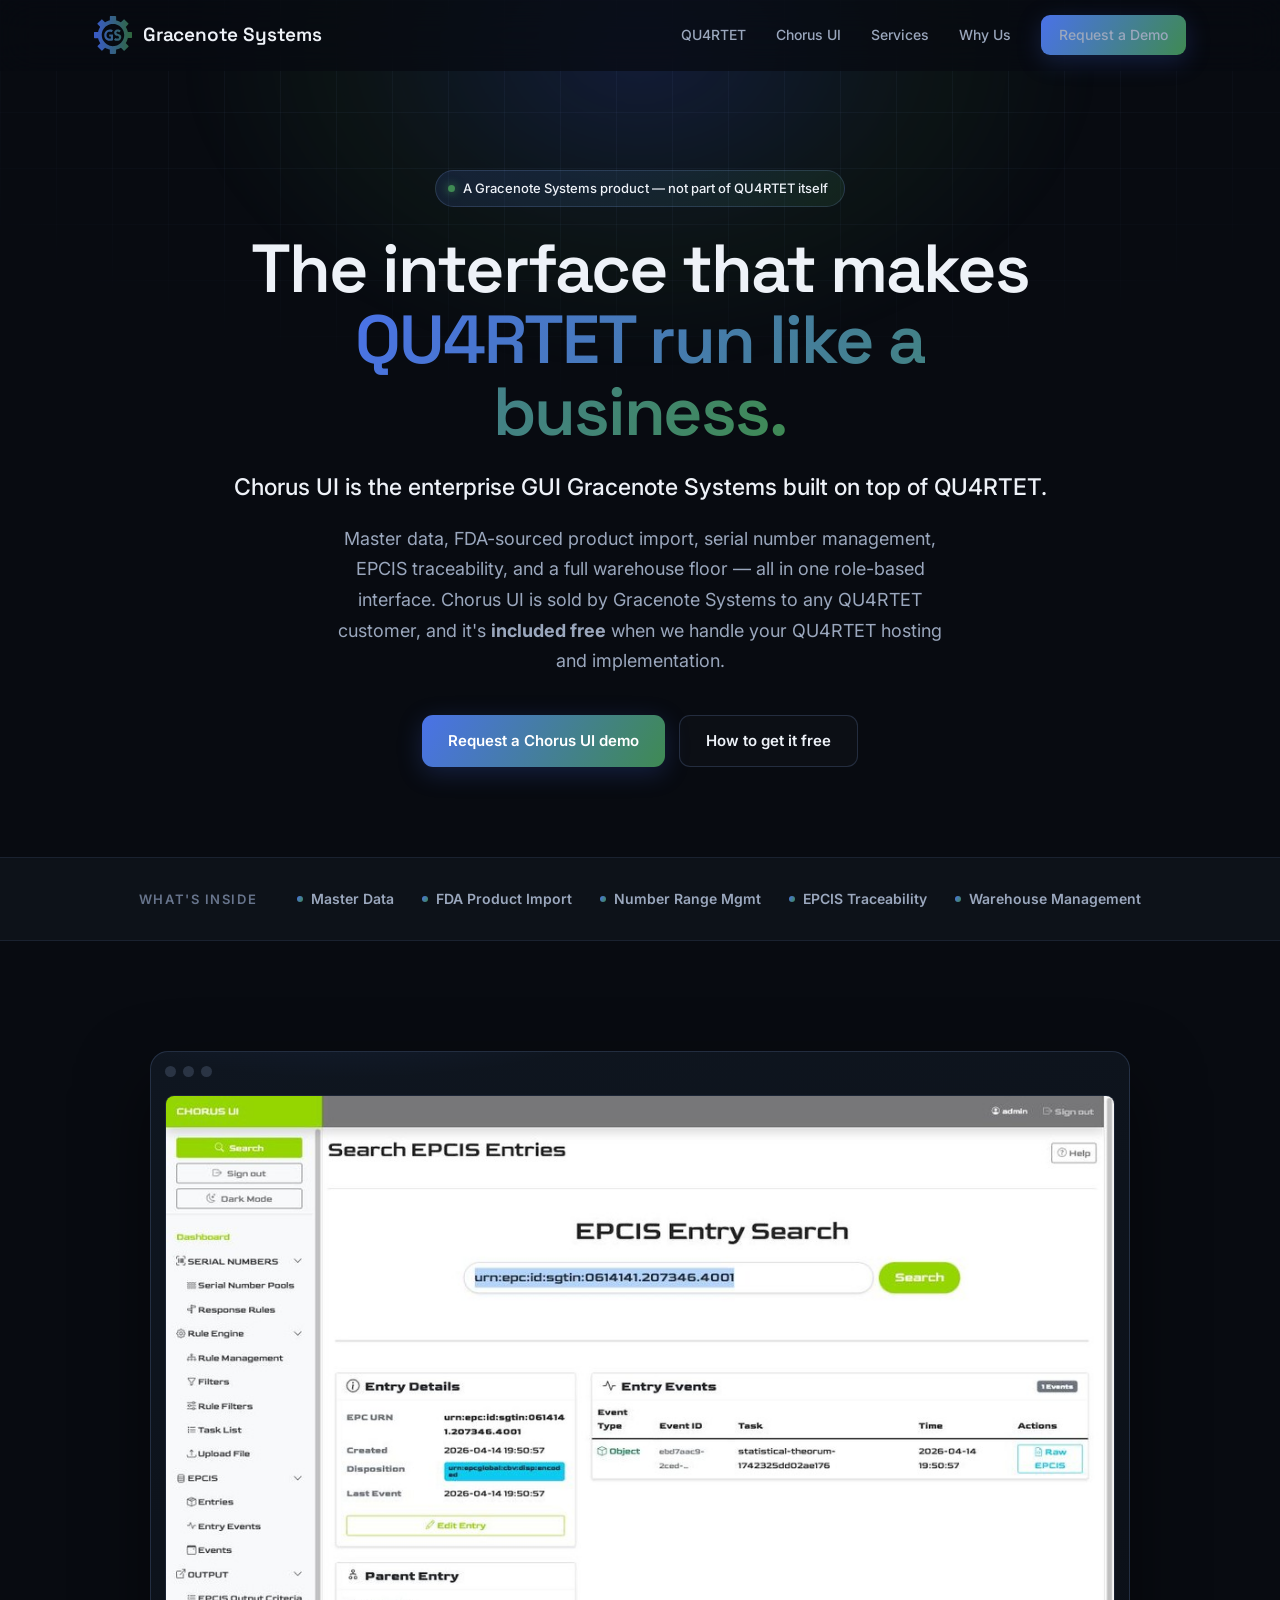
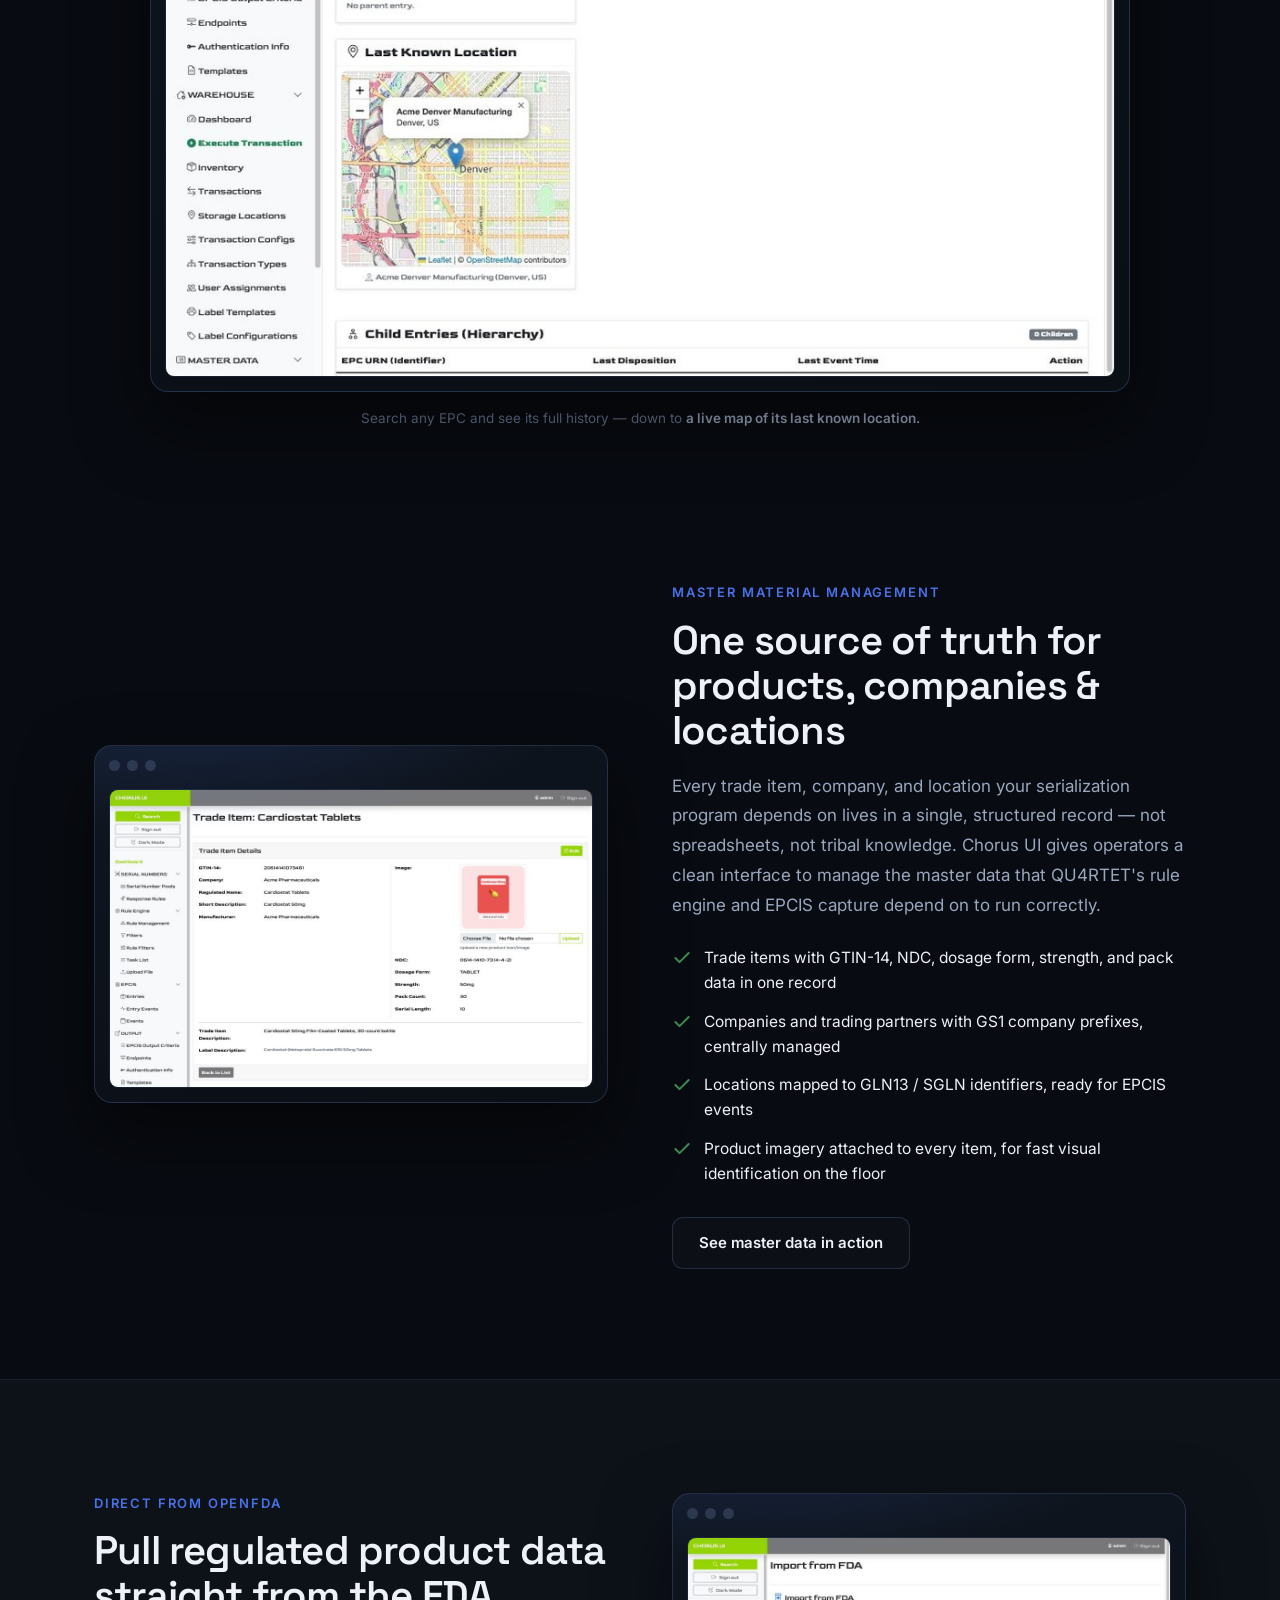
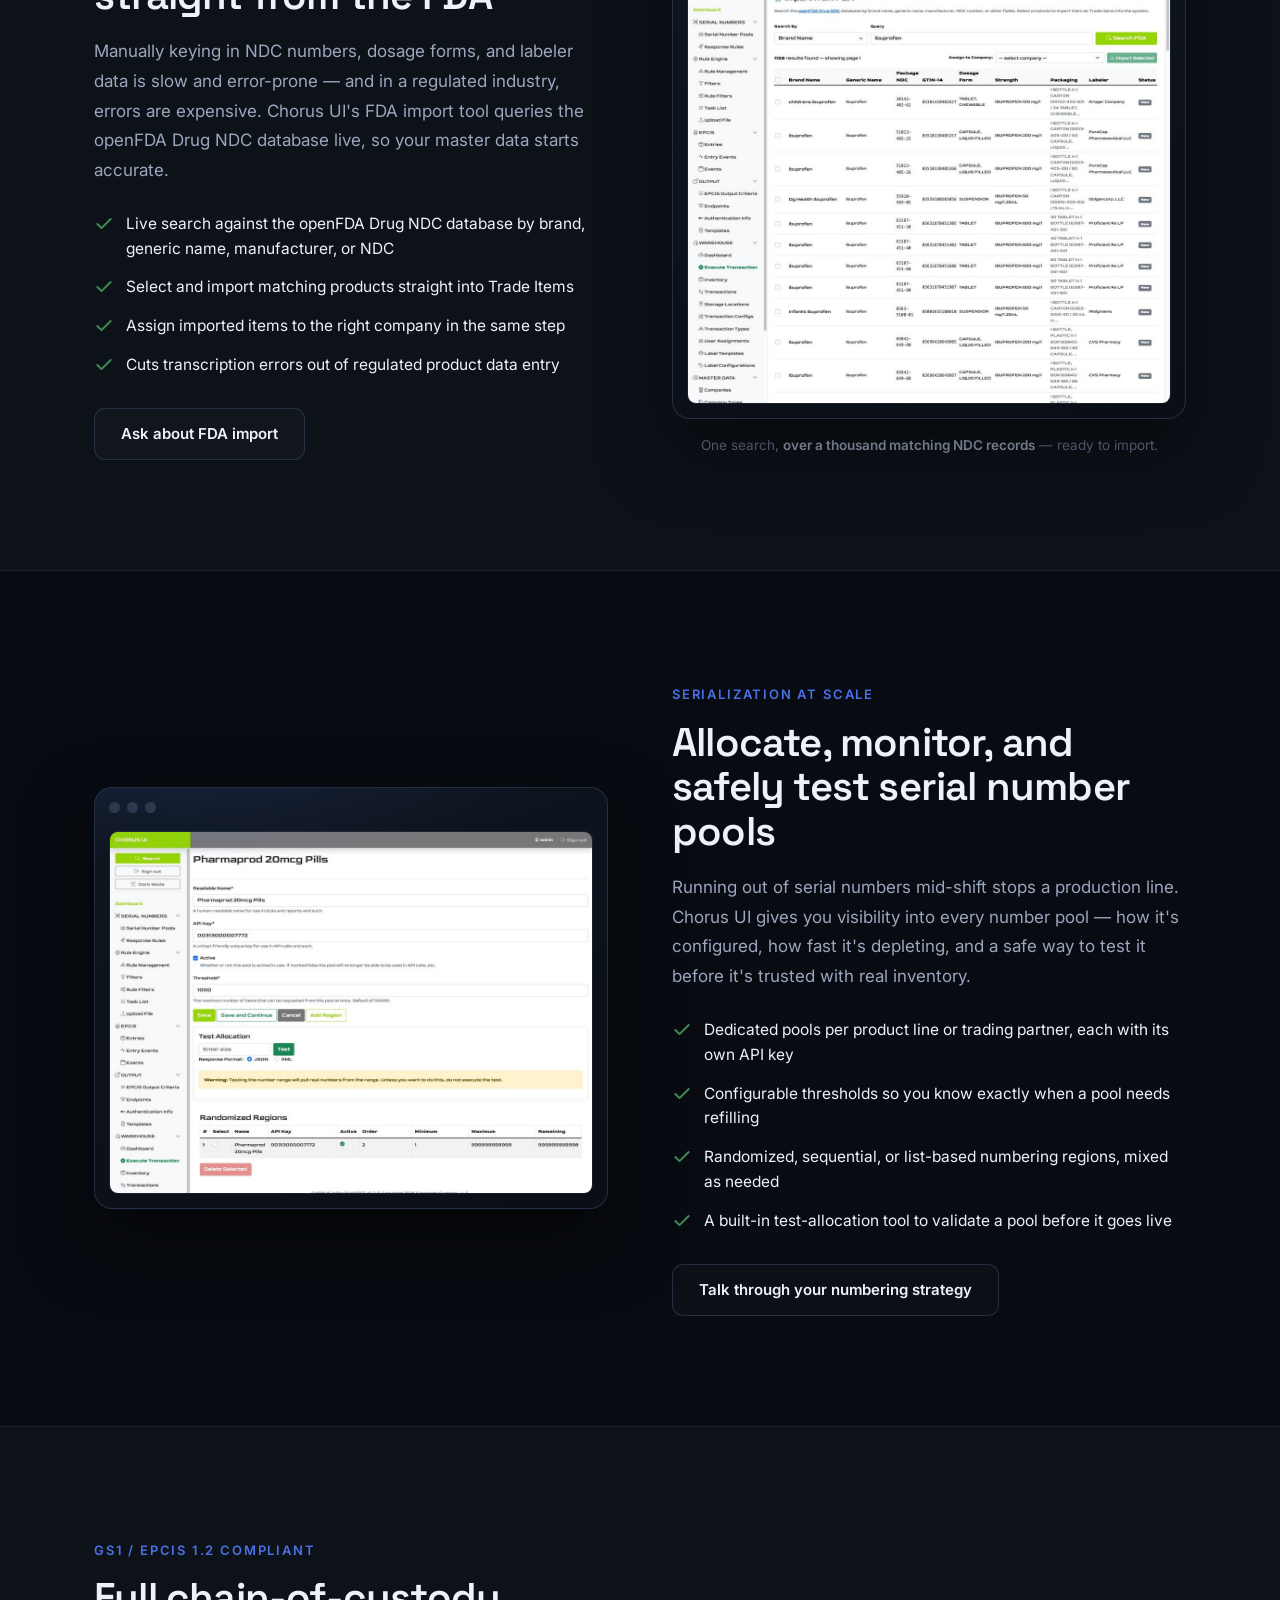
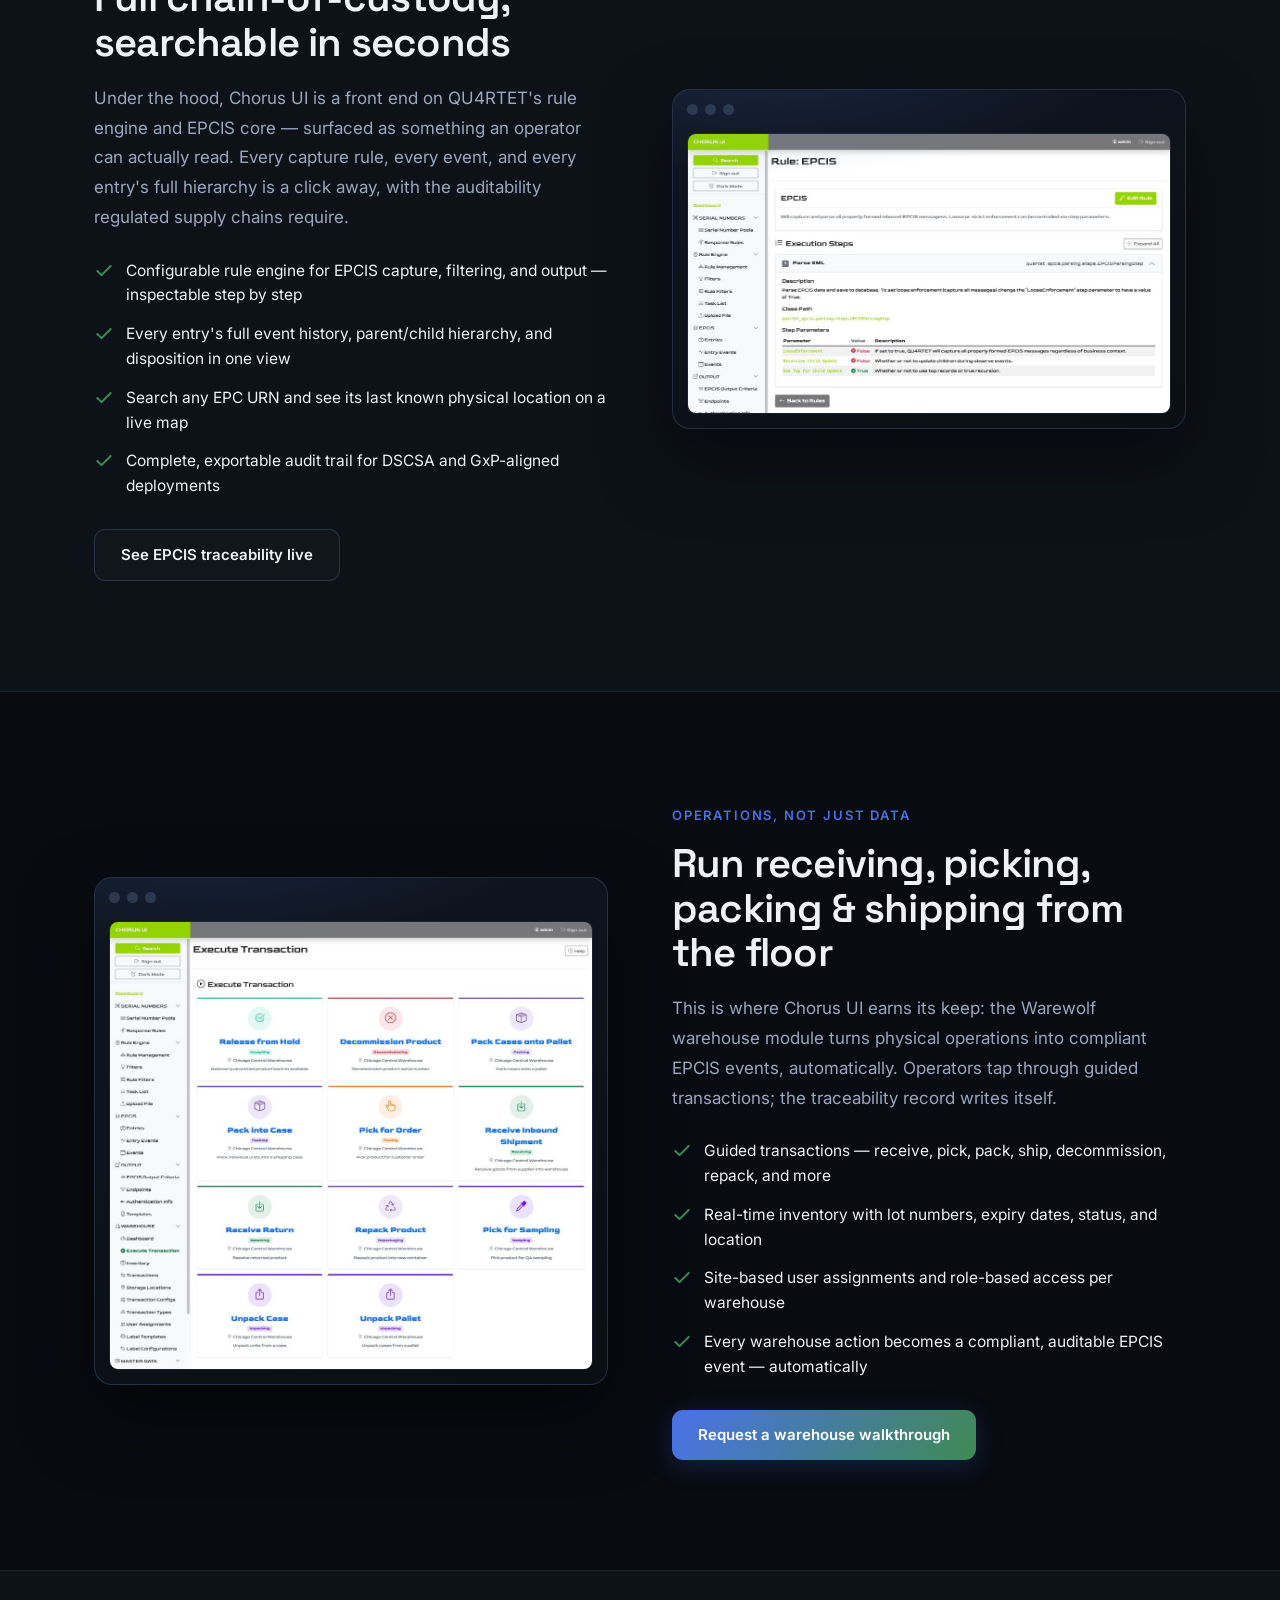
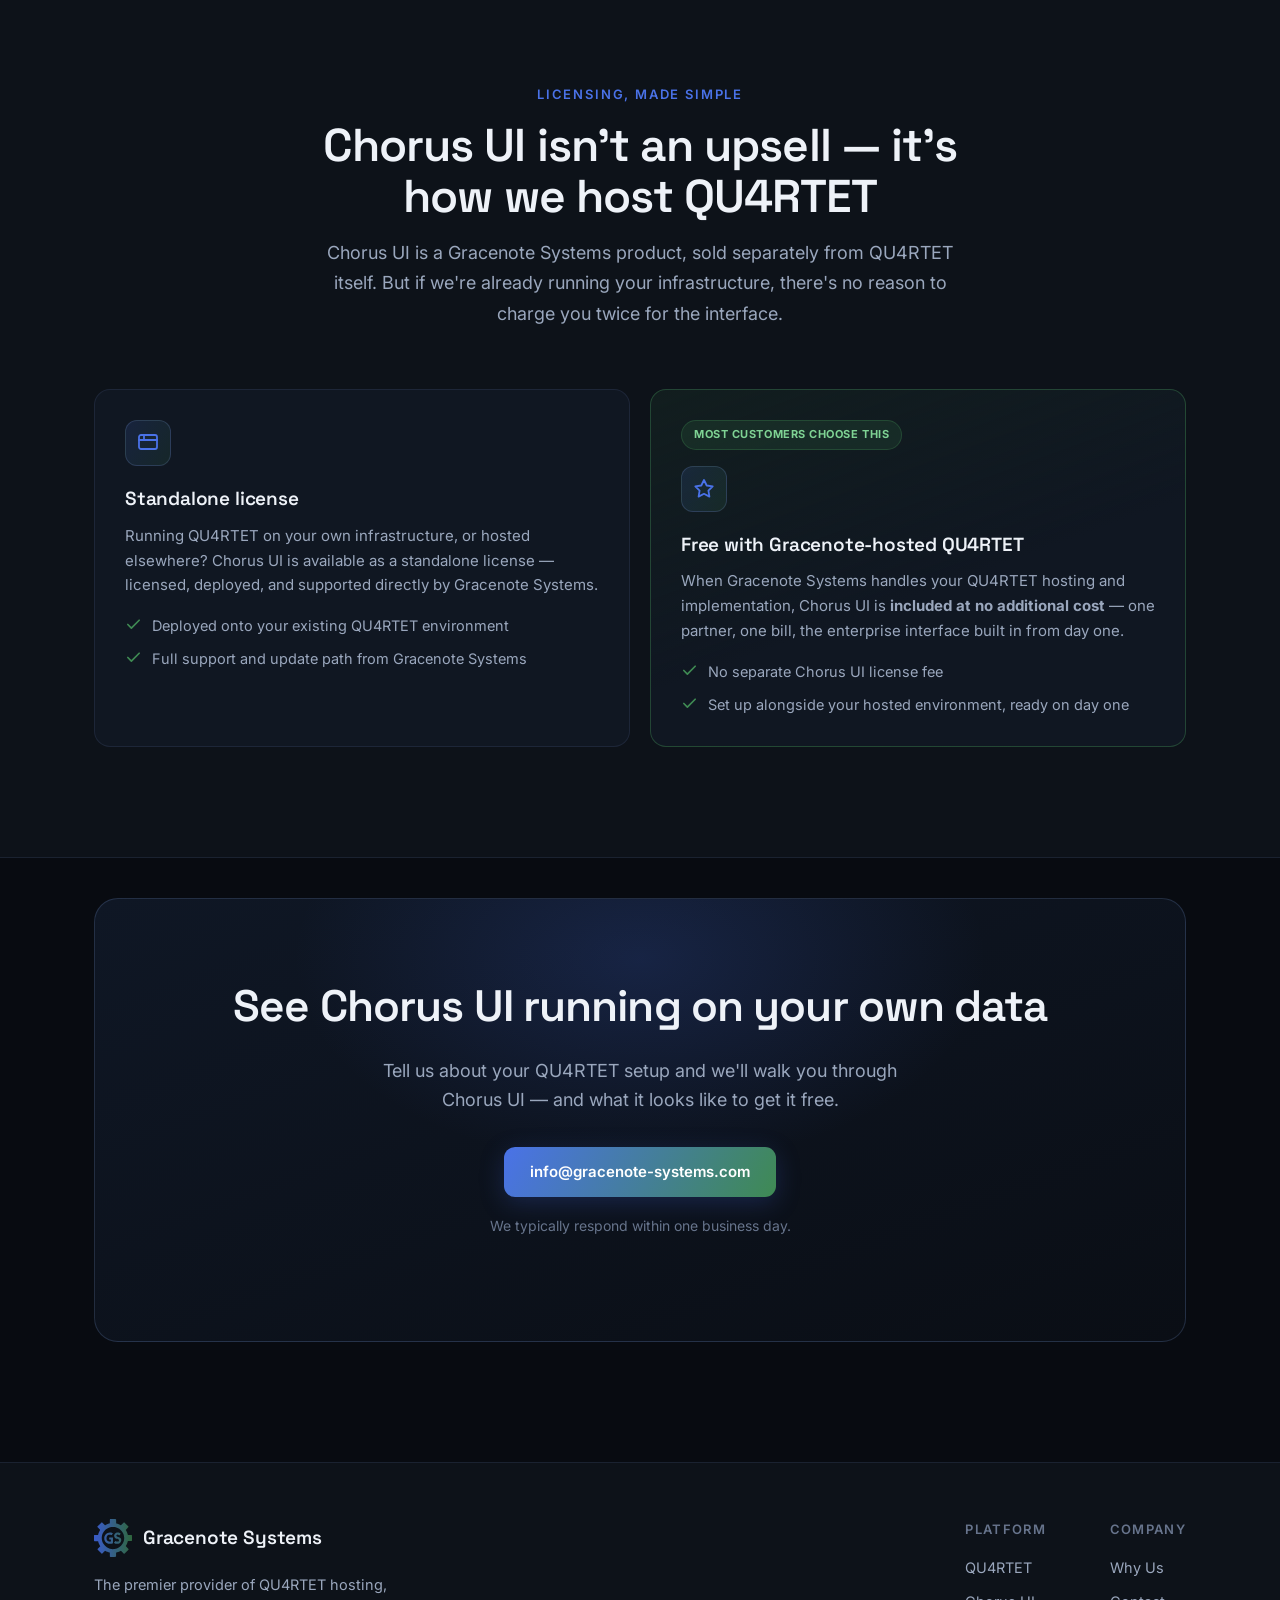
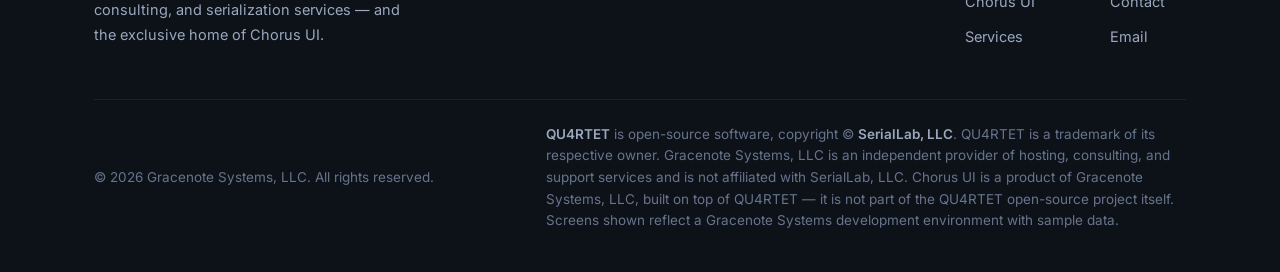
==== chorus-ui.html @ 27615572 "Replace site with new Gracenote Systems marketing site (QU4RTET services + Chorus UI page)" ====
<!DOCTYPE html>
<html lang="en">

<head>
    <meta charset="UTF-8">
    <meta name="viewport" content="width=device-width, initial-scale=1.0">
    <title>Chorus UI — The Enterprise Interface for QU4RTET | Gracenote Systems</title>
    <meta name="description"
        content="Chorus UI is Gracenote Systems' enterprise interface for QU4RTET — master data, FDA-integrated product import, serial number management, EPCIS traceability, and full warehouse management. Free with Gracenote-hosted QU4RTET.">
    <meta property="og:title" content="Chorus UI — The Enterprise Interface for QU4RTET">
    <meta property="og:description"
        content="A Gracenote Systems product: master data, FDA product import, serial number pools, EPCIS traceability, and warehouse management on top of QU4RTET. Included free with Gracenote-hosted QU4RTET.">
    <meta property="og:type" content="website">
    <link rel="icon" type="image/png" href="images/gs-mark.png">
    <link rel="apple-touch-icon" href="images/gs-mark.png">
    <link rel="preconnect" href="https://fonts.googleapis.com">
    <link rel="preconnect" href="https://fonts.gstatic.com" crossorigin>
    <link href="https://fonts.googleapis.com/css2?family=Inter:wght@400;500;600;700&family=Space+Grotesk:wght@400;500;600;700&display=swap"
        rel="stylesheet">
    <link rel="stylesheet" href="css/style.css">
</head>

<body>

    <!-- ── Nav ─────────────────────────────── -->
    <nav class="nav" id="nav">
        <div class="nav-inner">
            <a href="index.html" class="logo">
                <img src="images/gs-mark.svg" alt="Gracenote Systems" class="logo-icon-img">
                <span class="logo-text">Gracenote&nbsp;Systems</span>
            </a>
            <div class="nav-links" id="navLinks">
                <a href="index.html#qu4rtet">QU4RTET</a>
                <a href="chorus-ui.html">Chorus&nbsp;UI</a>
                <a href="index.html#services">Services</a>
                <a href="index.html#why">Why Us</a>
                <a href="#contact" class="btn btn-primary btn-small">Request a Demo</a>
            </div>
            <button class="nav-toggle" id="navToggle" aria-label="Menu">
                <svg width="26" height="26" viewBox="0 0 24 24" fill="none" stroke="currentColor" stroke-width="2"><line x1="4" y1="7" x2="20" y2="7"/><line x1="4" y1="12" x2="20" y2="12"/><line x1="4" y1="17" x2="20" y2="17"/></svg>
            </button>
        </div>
    </nav>

    <!-- ── Hero ────────────────────────────── -->
    <header class="hero" id="top">
        <div class="hero-grid"></div>
        <div class="hero-glow"></div>
        <div class="container">
            <div class="hero-inner">
                <span class="hero-badge"><span class="dot"></span> A Gracenote Systems product — not part of QU4RTET itself</span>
                <h1>The interface that makes<br><span class="grad-text">QU4RTET run like a business.</span></h1>
                <p class="hero-tagline">Chorus&nbsp;UI is the enterprise GUI Gracenote Systems built on top of QU4RTET.</p>
                <p class="hero-sub">
                    Master data, FDA-sourced product import, serial number management, EPCIS traceability, and a
                    full warehouse floor — all in one role-based interface. Chorus&nbsp;UI is sold by Gracenote
                    Systems to any QU4RTET customer, and it's <strong>included free</strong> when we handle your
                    QU4RTET hosting and implementation.
                </p>
                <div class="hero-cta">
                    <a href="#contact" class="btn btn-primary">Request a Chorus UI demo</a>
                    <a href="#included" class="btn btn-ghost">How to get it free</a>
                </div>
            </div>
        </div>
    </header>

    <!-- ── Trust strip ─────────────────────── -->
    <div class="trust">
        <div class="container trust-inner">
            <span class="trust-label">What's inside</span>
            <div class="trust-tags">
                <span>Master Data</span>
                <span>FDA Product Import</span>
                <span>Number Range Mgmt</span>
                <span>EPCIS Traceability</span>
                <span>Warehouse Management</span>
            </div>
        </div>
    </div>

    <!-- ── Hero screenshot ─────────────────── -->
    <section class="section-pad" style="padding-bottom: 40px;">
        <div class="container">
            <div class="reveal">
                <div class="media-card has-shot" style="max-width: 980px; margin: 0 auto;">
                    <div class="mc-bar"><i></i><i></i><i></i></div>
                    <img src="images/chorus/epcis-search-map.jpg" alt="Chorus UI EPCIS entry search showing full event history and a live map of the item's last known location" class="shot-img">
                </div>
                <p class="shot-caption">Search any EPC and see its full history — down to <b>a live map of its last known location.</b></p>
            </div>
        </div>
    </section>

    <!-- ── Master Data ─────────────────────── -->
    <section class="section-pad" id="master-data">
        <div class="container">
            <div class="split reverse reveal">
                <div class="split-copy">
                    <span class="eyebrow">Master Material Management</span>
                    <h2>One source of truth for products, companies &amp; locations</h2>
                    <p>
                        Every trade item, company, and location your serialization program depends on lives in a
                        single, structured record — not spreadsheets, not tribal knowledge. Chorus&nbsp;UI gives
                        operators a clean interface to manage the master data that QU4RTET's rule engine and EPCIS
                        capture depend on to run correctly.
                    </p>
                    <ul class="check-list">
                        <li><svg viewBox="0 0 24 24" fill="none" stroke="currentColor" stroke-width="2.4" stroke-linecap="round" stroke-linejoin="round"><polyline points="20 6 9 17 4 12"/></svg> Trade items with GTIN-14, NDC, dosage form, strength, and pack data in one record</li>
                        <li><svg viewBox="0 0 24 24" fill="none" stroke="currentColor" stroke-width="2.4" stroke-linecap="round" stroke-linejoin="round"><polyline points="20 6 9 17 4 12"/></svg> Companies and trading partners with GS1 company prefixes, centrally managed</li>
                        <li><svg viewBox="0 0 24 24" fill="none" stroke="currentColor" stroke-width="2.4" stroke-linecap="round" stroke-linejoin="round"><polyline points="20 6 9 17 4 12"/></svg> Locations mapped to GLN13 / SGLN identifiers, ready for EPCIS events</li>
                        <li><svg viewBox="0 0 24 24" fill="none" stroke="currentColor" stroke-width="2.4" stroke-linecap="round" stroke-linejoin="round"><polyline points="20 6 9 17 4 12"/></svg> Product imagery attached to every item, for fast visual identification on the floor</li>
                    </ul>
                    <a href="#contact" class="btn btn-ghost">See master data in action</a>
                </div>
                <div class="split-media">
                    <div class="media-card has-shot">
                        <div class="mc-bar"><i></i><i></i><i></i></div>
                        <img src="images/chorus/masterdata-tradeitem.jpg" alt="Chorus UI trade item detail page showing GTIN-14, NDC, company, and a generated product image" class="shot-img">
                    </div>
                </div>
            </div>
        </div>
    </section>

    <!-- ── FDA Integration ─────────────────── -->
    <section class="section-pad services" id="fda">
        <div class="container">
            <div class="split reveal">
                <div class="split-copy">
                    <span class="eyebrow">Direct From openFDA</span>
                    <h2>Pull regulated product data straight from the FDA</h2>
                    <p>
                        Manually keying in NDC numbers, dosage forms, and labeler data is slow and error-prone —
                        and in a regulated industry, errors are expensive. Chorus&nbsp;UI's FDA import tool queries
                        the openFDA Drug NDC database live, so your master data starts accurate.
                    </p>
                    <ul class="check-list">
                        <li><svg viewBox="0 0 24 24" fill="none" stroke="currentColor" stroke-width="2.4" stroke-linecap="round" stroke-linejoin="round"><polyline points="20 6 9 17 4 12"/></svg> Live search against the openFDA Drug NDC database by brand, generic name, manufacturer, or NDC</li>
                        <li><svg viewBox="0 0 24 24" fill="none" stroke="currentColor" stroke-width="2.4" stroke-linecap="round" stroke-linejoin="round"><polyline points="20 6 9 17 4 12"/></svg> Select and import matching products straight into Trade Items</li>
                        <li><svg viewBox="0 0 24 24" fill="none" stroke="currentColor" stroke-width="2.4" stroke-linecap="round" stroke-linejoin="round"><polyline points="20 6 9 17 4 12"/></svg> Assign imported items to the right company in the same step</li>
                        <li><svg viewBox="0 0 24 24" fill="none" stroke="currentColor" stroke-width="2.4" stroke-linecap="round" stroke-linejoin="round"><polyline points="20 6 9 17 4 12"/></svg> Cuts transcription errors out of regulated product data entry</li>
                    </ul>
                    <a href="#contact" class="btn btn-ghost">Ask about FDA import</a>
                </div>
                <div class="split-media">
                    <div class="media-card has-shot">
                        <div class="mc-bar"><i></i><i></i><i></i></div>
                        <img src="images/chorus/fda-import-results.jpg" alt="Chorus UI FDA import screen showing over 1,100 live results from a search of the openFDA Drug NDC database" class="shot-img">
                    </div>
                    <p class="shot-caption">One search, <b>over a thousand matching NDC records</b> — ready to import.</p>
                </div>
            </div>
        </div>
    </section>

    <!-- ── Number Range Management ─────────── -->
    <section class="section-pad" id="numbers">
        <div class="container">
            <div class="split reverse reveal">
                <div class="split-copy">
                    <span class="eyebrow">Serialization At Scale</span>
                    <h2>Allocate, monitor, and safely test serial number pools</h2>
                    <p>
                        Running out of serial numbers mid-shift stops a production line. Chorus&nbsp;UI gives you
                        visibility into every number pool — how it's configured, how fast it's depleting, and a
                        safe way to test it before it's trusted with real inventory.
                    </p>
                    <ul class="check-list">
                        <li><svg viewBox="0 0 24 24" fill="none" stroke="currentColor" stroke-width="2.4" stroke-linecap="round" stroke-linejoin="round"><polyline points="20 6 9 17 4 12"/></svg> Dedicated pools per product line or trading partner, each with its own API key</li>
                        <li><svg viewBox="0 0 24 24" fill="none" stroke="currentColor" stroke-width="2.4" stroke-linecap="round" stroke-linejoin="round"><polyline points="20 6 9 17 4 12"/></svg> Configurable thresholds so you know exactly when a pool needs refilling</li>
                        <li><svg viewBox="0 0 24 24" fill="none" stroke="currentColor" stroke-width="2.4" stroke-linecap="round" stroke-linejoin="round"><polyline points="20 6 9 17 4 12"/></svg> Randomized, sequential, or list-based numbering regions, mixed as needed</li>
                        <li><svg viewBox="0 0 24 24" fill="none" stroke="currentColor" stroke-width="2.4" stroke-linecap="round" stroke-linejoin="round"><polyline points="20 6 9 17 4 12"/></svg> A built-in test-allocation tool to validate a pool before it goes live</li>
                    </ul>
                    <a href="#contact" class="btn btn-ghost">Talk through your numbering strategy</a>
                </div>
                <div class="split-media">
                    <div class="media-card has-shot">
                        <div class="mc-bar"><i></i><i></i><i></i></div>
                        <img src="images/chorus/numberrange-pool.jpg" alt="Chorus UI serial number pool detail with threshold, active regions table, and a built-in test allocation tool" class="shot-img">
                    </div>
                </div>
            </div>
        </div>
    </section>

    <!-- ── EPCIS ────────────────────────────── -->
    <section class="section-pad services" id="epcis-features">
        <div class="container">
            <div class="split reveal">
                <div class="split-copy">
                    <span class="eyebrow">GS1 / EPCIS 1.2 Compliant</span>
                    <h2>Full chain-of-custody, searchable in seconds</h2>
                    <p>
                        Under the hood, Chorus&nbsp;UI is a front end on QU4RTET's rule engine and EPCIS core —
                        surfaced as something an operator can actually read. Every capture rule, every event, and
                        every entry's full hierarchy is a click away, with the auditability regulated supply
                        chains require.
                    </p>
                    <ul class="check-list">
                        <li><svg viewBox="0 0 24 24" fill="none" stroke="currentColor" stroke-width="2.4" stroke-linecap="round" stroke-linejoin="round"><polyline points="20 6 9 17 4 12"/></svg> Configurable rule engine for EPCIS capture, filtering, and output — inspectable step by step</li>
                        <li><svg viewBox="0 0 24 24" fill="none" stroke="currentColor" stroke-width="2.4" stroke-linecap="round" stroke-linejoin="round"><polyline points="20 6 9 17 4 12"/></svg> Every entry's full event history, parent/child hierarchy, and disposition in one view</li>
                        <li><svg viewBox="0 0 24 24" fill="none" stroke="currentColor" stroke-width="2.4" stroke-linecap="round" stroke-linejoin="round"><polyline points="20 6 9 17 4 12"/></svg> Search any EPC URN and see its last known physical location on a live map</li>
                        <li><svg viewBox="0 0 24 24" fill="none" stroke="currentColor" stroke-width="2.4" stroke-linecap="round" stroke-linejoin="round"><polyline points="20 6 9 17 4 12"/></svg> Complete, exportable audit trail for DSCSA and GxP-aligned deployments</li>
                    </ul>
                    <a href="#contact" class="btn btn-ghost">See EPCIS traceability live</a>
                </div>
                <div class="split-media">
                    <div class="media-card has-shot">
                        <div class="mc-bar"><i></i><i></i><i></i></div>
                        <img src="images/chorus/epcis-rule-detail.jpg" alt="Chorus UI rule detail screen showing the EPCIS capture rule's execution steps and parameters" class="shot-img">
                    </div>
                </div>
            </div>
        </div>
    </section>

    <!-- ── Warehouse ────────────────────────── -->
    <section class="section-pad" id="warehouse-features">
        <div class="container">
            <div class="split reverse reveal">
                <div class="split-copy">
                    <span class="eyebrow">Operations, Not Just Data</span>
                    <h2>Run receiving, picking, packing &amp; shipping from the floor</h2>
                    <p>
                        This is where Chorus&nbsp;UI earns its keep: the Warewolf warehouse module turns physical
                        operations into compliant EPCIS events, automatically. Operators tap through guided
                        transactions; the traceability record writes itself.
                    </p>
                    <ul class="check-list">
                        <li><svg viewBox="0 0 24 24" fill="none" stroke="currentColor" stroke-width="2.4" stroke-linecap="round" stroke-linejoin="round"><polyline points="20 6 9 17 4 12"/></svg> Guided transactions — receive, pick, pack, ship, decommission, repack, and more</li>
                        <li><svg viewBox="0 0 24 24" fill="none" stroke="currentColor" stroke-width="2.4" stroke-linecap="round" stroke-linejoin="round"><polyline points="20 6 9 17 4 12"/></svg> Real-time inventory with lot numbers, expiry dates, status, and location</li>
                        <li><svg viewBox="0 0 24 24" fill="none" stroke="currentColor" stroke-width="2.4" stroke-linecap="round" stroke-linejoin="round"><polyline points="20 6 9 17 4 12"/></svg> Site-based user assignments and role-based access per warehouse</li>
                        <li><svg viewBox="0 0 24 24" fill="none" stroke="currentColor" stroke-width="2.4" stroke-linecap="round" stroke-linejoin="round"><polyline points="20 6 9 17 4 12"/></svg> Every warehouse action becomes a compliant, auditable EPCIS event — automatically</li>
                    </ul>
                    <a href="#contact" class="btn btn-primary">Request a warehouse walkthrough</a>
                </div>
                <div class="split-media">
                    <div class="media-card has-shot">
                        <div class="mc-bar"><i></i><i></i><i></i></div>
                        <img src="images/chorus/warehouse-execute.jpg" alt="Chorus UI warehouse execute-transaction screen with tiles for receiving, picking, packing, shipping, and more" class="shot-img">
                    </div>
                </div>
            </div>
        </div>
    </section>

    <!-- ── Included free ────────────────────── -->
    <section class="section-pad services" id="included">
        <div class="container">
            <div class="section-head reveal">
                <span class="eyebrow">Licensing, made simple</span>
                <h2>Chorus UI isn't an upsell — it's how we host QU4RTET</h2>
                <p>Chorus&nbsp;UI is a Gracenote Systems product, sold separately from QU4RTET itself. But if we're
                   already running your infrastructure, there's no reason to charge you twice for the interface.</p>
            </div>
            <div class="grid-2">
                <div class="card reveal">
                    <div class="card-icon"><svg viewBox="0 0 24 24" fill="none" stroke="currentColor" stroke-width="1.8" stroke-linecap="round" stroke-linejoin="round"><rect x="3" y="4" width="18" height="14" rx="2"/><path d="M3 9h18M8 4v5"/></svg></div>
                    <h3>Standalone license</h3>
                    <p>Running QU4RTET on your own infrastructure, or hosted elsewhere? Chorus&nbsp;UI is available
                       as a standalone license — licensed, deployed, and supported directly by Gracenote Systems.</p>
                    <ul class="card-list">
                        <li><svg viewBox="0 0 24 24" fill="none" stroke="currentColor" stroke-width="2.4" stroke-linecap="round" stroke-linejoin="round"><polyline points="20 6 9 17 4 12"/></svg> Deployed onto your existing QU4RTET environment</li>
                        <li><svg viewBox="0 0 24 24" fill="none" stroke="currentColor" stroke-width="2.4" stroke-linecap="round" stroke-linejoin="round"><polyline points="20 6 9 17 4 12"/></svg> Full support and update path from Gracenote Systems</li>
                    </ul>
                </div>
                <div class="card highlight reveal">
                    <span class="mini-badge">Most customers choose this</span>
                    <div class="card-icon"><svg viewBox="0 0 24 24" fill="none" stroke="currentColor" stroke-width="1.8" stroke-linecap="round" stroke-linejoin="round"><path d="M12 3l2.7 5.5 6 .9-4.3 4.2 1 6-5.4-2.8L6.6 19.6l1-6L3.3 9.4l6-.9L12 3Z"/></svg></div>
                    <h3>Free with Gracenote-hosted QU4RTET</h3>
                    <p>When Gracenote Systems handles your QU4RTET hosting and implementation, Chorus&nbsp;UI is
                       <strong>included at no additional cost</strong> — one partner, one bill, the enterprise
                       interface built in from day one.</p>
                    <ul class="card-list">
                        <li><svg viewBox="0 0 24 24" fill="none" stroke="currentColor" stroke-width="2.4" stroke-linecap="round" stroke-linejoin="round"><polyline points="20 6 9 17 4 12"/></svg> No separate Chorus UI license fee</li>
                        <li><svg viewBox="0 0 24 24" fill="none" stroke="currentColor" stroke-width="2.4" stroke-linecap="round" stroke-linejoin="round"><polyline points="20 6 9 17 4 12"/></svg> Set up alongside your hosted environment, ready on day one</li>
                    </ul>
                </div>
            </div>
        </div>
    </section>

    <!-- ── CTA ─────────────────────────────── -->
    <div class="cta-wrap" id="contact">
        <div class="container">
            <div class="cta reveal">
                <div class="cta-inner">
                    <h2>See Chorus UI running on your own data</h2>
                    <p>Tell us about your QU4RTET setup and we'll walk you through Chorus&nbsp;UI — and what it
                       looks like to get it free.</p>
                    <a href="mailto:info@gracenote-systems.com" class="btn btn-primary">info@gracenote-systems.com</a>
                    <p style="margin-top:18px; font-size:14px; color:var(--muted-2);">We typically respond within one business day.</p>
                </div>
            </div>
        </div>
    </div>

    <!-- ── Footer ──────────────────────────── -->
    <footer class="footer">
        <div class="container">
            <div class="footer-top">
                <div class="footer-brand">
                    <a href="index.html" class="logo">
                        <img src="images/gs-mark.svg" alt="Gracenote Systems" class="logo-icon-img">
                        <span class="logo-text">Gracenote&nbsp;Systems</span>
                    </a>
                    <p>The premier provider of QU4RTET hosting, consulting, and serialization services —
                       and the exclusive home of Chorus&nbsp;UI.</p>
                </div>
                <div class="footer-cols">
                    <div class="footer-col">
                        <h4>Platform</h4>
                        <a href="index.html#qu4rtet">QU4RTET</a>
                        <a href="chorus-ui.html">Chorus UI</a>
                        <a href="index.html#services">Services</a>
                    </div>
                    <div class="footer-col">
                        <h4>Company</h4>
                        <a href="index.html#why">Why Us</a>
                        <a href="#contact">Contact</a>
                        <a href="mailto:info@gracenote-systems.com">Email</a>
                    </div>
                </div>
            </div>
            <div class="footer-bottom">
                <p>© <span id="year"></span> Gracenote Systems, LLC. All rights reserved.</p>
                <p class="fineprint">
                    <strong>QU4RTET</strong> is open-source software, copyright &copy; <strong>SerialLab, LLC</strong>.
                    QU4RTET is a trademark of its respective owner. Gracenote Systems, LLC is an independent
                    provider of hosting, consulting, and support services and is not affiliated with SerialLab, LLC.
                    Chorus&nbsp;UI is a product of Gracenote Systems, LLC, built on top of QU4RTET — it is not part
                    of the QU4RTET open-source project itself. Screens shown reflect a Gracenote Systems
                    development environment with sample data.
                </p>
            </div>
        </div>
    </footer>

    <script>
        // Nav: border on scroll + mobile toggle
        const nav = document.getElementById('nav');
        const onScroll = () => nav.classList.toggle('scrolled', window.scrollY > 12);
        onScroll();
        window.addEventListener('scroll', onScroll, { passive: true });

        const toggle = document.getElementById('navToggle');
        const links = document.getElementById('navLinks');
        toggle.addEventListener('click', () => links.classList.toggle('open'));
        links.querySelectorAll('a').forEach(a => a.addEventListener('click', () => links.classList.remove('open')));

        // Year
        document.getElementById('year').textContent = new Date().getFullYear();

        // Reveal on scroll
        const io = new IntersectionObserver((entries) => {
            entries.forEach(e => { if (e.isIntersecting) { e.target.classList.add('in'); io.unobserve(e.target); } });
        }, { threshold: 0.12, rootMargin: '0px 0px -40px 0px' });
        document.querySelectorAll('.reveal').forEach(el => io.observe(el));
    </script>
</body>

</html>
---- css/style.css ----
/* ══════════════════════════════════════════════════════════════
   Gracenote Systems — marketing site
   Brand: blue #395bc3 → green #2f673d (from the GS gear logo)
   ══════════════════════════════════════════════════════════════ */

/* ── Reset & Base ─────────────────────────── */
*, *::before, *::after { margin: 0; padding: 0; box-sizing: border-box; }
html { scroll-behavior: smooth; }
:root {
    --blue:   #4a72e8;      /* brightened brand blue for dark bg */
    --blue-2: #395bc3;      /* core brand blue */
    --green:  #3f8a53;      /* brightened brand green */
    --green-2:#2f673d;      /* core brand green */
    --bg:     #080b11;
    --bg-2:   #0d1219;
    --panel:  #101722;
    --line:   rgba(120, 150, 210, 0.12);
    --line-2: rgba(120, 150, 210, 0.22);
    --text:   #eef2f8;
    --muted:  #9aa7bd;
    --muted-2:#67748c;
    --grad:   linear-gradient(120deg, var(--blue) 0%, var(--green) 100%);
    --grad-soft: linear-gradient(120deg, rgba(74,114,232,0.14) 0%, rgba(63,138,83,0.14) 100%);
}
body {
    font-family: 'Inter', -apple-system, BlinkMacSystemFont, 'Segoe UI', sans-serif;
    background: var(--bg);
    color: var(--text);
    line-height: 1.6;
    -webkit-font-smoothing: antialiased;
    overflow-x: hidden;
}
a { color: inherit; text-decoration: none; }
ul { list-style: none; }
img, svg { max-width: 100%; display: block; }
h1, h2, h3 { font-family: 'Space Grotesk', 'Inter', sans-serif; }

.container { max-width: 1140px; margin: 0 auto; padding: 0 24px; }
.grad-text {
    background: var(--grad);
    -webkit-background-clip: text; background-clip: text;
    -webkit-text-fill-color: transparent; color: transparent;
}
.eyebrow {
    display: inline-block; font-size: 13px; font-weight: 600; letter-spacing: 0.14em;
    text-transform: uppercase; color: var(--blue); margin-bottom: 16px;
}

/* ── Nav ─────────────────────────────────── */
.nav {
    position: fixed; top: 0; left: 0; right: 0; z-index: 100;
    background: rgba(8, 11, 17, 0.72);
    backdrop-filter: blur(18px); -webkit-backdrop-filter: blur(18px);
    border-bottom: 1px solid transparent;
    transition: border-color 0.3s, background 0.3s;
}
.nav.scrolled { border-bottom-color: var(--line); background: rgba(8, 11, 17, 0.9); }
.nav-inner {
    max-width: 1140px; margin: 0 auto; padding: 0 24px;
    display: flex; align-items: center; justify-content: space-between; height: 70px;
}
.logo { display: flex; align-items: center; gap: 11px; }
.logo-icon-img { width: 38px; height: 38px; }
.logo-text { font-family: 'Space Grotesk', sans-serif; font-size: 19px; font-weight: 600; letter-spacing: -0.01em; }
.nav-links { display: flex; align-items: center; gap: 30px; }
.nav-links a { font-size: 14px; font-weight: 500; color: var(--muted); transition: color 0.2s; }
.nav-links a:hover { color: var(--text); }
.nav-toggle { display: none; background: none; border: 0; color: var(--text); cursor: pointer; }

/* ── Buttons ─────────────────────────────── */
.btn {
    display: inline-flex; align-items: center; justify-content: center; gap: 8px;
    padding: 13px 26px; border-radius: 11px; font-weight: 600; font-size: 15px;
    transition: transform 0.2s, box-shadow 0.2s, background 0.2s, border-color 0.2s;
    cursor: pointer; white-space: nowrap;
}
.btn-small { padding: 9px 18px; font-size: 13.5px; border-radius: 9px; }
.btn-primary { background: var(--grad); color: #fff; box-shadow: 0 6px 24px rgba(57, 91, 195, 0.28); }
.btn-primary:hover { transform: translateY(-2px); box-shadow: 0 10px 30px rgba(57, 91, 195, 0.4); }
.btn-ghost { border: 1px solid var(--line-2); color: var(--text); background: rgba(255,255,255,0.02); }
.btn-ghost:hover { border-color: var(--blue); background: rgba(74, 114, 232, 0.08); }

/* ── Hero ────────────────────────────────── */
.hero { position: relative; padding: 170px 0 90px; overflow: hidden; }
.hero-grid {
    position: absolute; inset: 0; pointer-events: none; opacity: 0.5;
    background-image:
        linear-gradient(var(--line) 1px, transparent 1px),
        linear-gradient(90deg, var(--line) 1px, transparent 1px);
    background-size: 56px 56px;
    -webkit-mask-image: radial-gradient(ellipse 80% 60% at 50% 0%, #000 40%, transparent 80%);
    mask-image: radial-gradient(ellipse 80% 60% at 50% 0%, #000 40%, transparent 80%);
}
.hero-glow {
    position: absolute; top: -260px; left: 50%; transform: translateX(-50%);
    width: 900px; height: 620px; pointer-events: none;
    background: radial-gradient(ellipse, rgba(57, 91, 195, 0.22) 0%, rgba(47,103,61,0.10) 45%, transparent 72%);
    filter: blur(8px);
}
.hero-inner { position: relative; text-align: center; max-width: 820px; margin: 0 auto; }
.hero-badge {
    display: inline-flex; align-items: center; gap: 8px;
    padding: 7px 16px 7px 12px; border-radius: 999px; margin-bottom: 26px;
    background: var(--grad-soft); border: 1px solid var(--line-2);
    font-size: 13px; font-weight: 500; color: var(--text);
}
.hero-badge .dot { width: 7px; height: 7px; border-radius: 50%; background: var(--green); box-shadow: 0 0 10px var(--green); }
.hero h1 {
    font-size: clamp(38px, 6.4vw, 68px); font-weight: 600; line-height: 1.05;
    letter-spacing: -0.03em; margin-bottom: 22px;
}
.hero-tagline { font-size: clamp(18px, 2.4vw, 23px); color: var(--text); font-weight: 500; margin-bottom: 18px; }
.hero-sub { font-size: 18px; color: var(--muted); max-width: 620px; margin: 0 auto 38px; line-height: 1.7; }
.hero-cta { display: flex; gap: 14px; justify-content: center; flex-wrap: wrap; }

/* ── Trust / logos strip ─────────────────── */
.trust { border-top: 1px solid var(--line); border-bottom: 1px solid var(--line); background: var(--bg-2); }
.trust-inner { padding: 30px 0; display: flex; align-items: center; justify-content: center; gap: 14px 40px; flex-wrap: wrap; }
.trust-label { font-size: 13px; letter-spacing: 0.12em; text-transform: uppercase; color: var(--muted-2); font-weight: 600; }
.trust-tags { display: flex; gap: 12px 28px; flex-wrap: wrap; justify-content: center; }
.trust-tags span { font-size: 14px; font-weight: 600; color: var(--muted); display: flex; align-items: center; gap: 8px; }
.trust-tags span::before { content: ''; width: 6px; height: 6px; border-radius: 50%; background: var(--grad); }

/* ── Section shells ──────────────────────── */
section { position: relative; }
.section-pad { padding: 110px 0; }
.section-head { text-align: center; max-width: 660px; margin: 0 auto 60px; }
.section-head h2 { font-size: clamp(30px, 4.4vw, 46px); font-weight: 600; letter-spacing: -0.02em; line-height: 1.1; margin-bottom: 16px; }
.section-head p { font-size: 18px; color: var(--muted); line-height: 1.7; }

/* ── Feature grid ────────────────────────── */
.grid-3 { display: grid; grid-template-columns: repeat(3, 1fr); gap: 20px; }
.grid-2 { display: grid; grid-template-columns: repeat(2, 1fr); gap: 20px; }
.card {
    background: var(--panel); border: 1px solid var(--line);
    border-radius: 16px; padding: 30px; transition: transform 0.25s, border-color 0.25s, background 0.25s;
}
.card:hover { transform: translateY(-4px); border-color: var(--line-2); background: #121a26; }
.card-icon {
    width: 46px; height: 46px; border-radius: 12px; display: flex; align-items: center; justify-content: center;
    background: var(--grad-soft); border: 1px solid var(--line-2); margin-bottom: 18px;
    color: var(--blue);
}
.card-icon svg { width: 24px; height: 24px; }
.card h3 { font-size: 19px; font-weight: 600; margin-bottom: 9px; letter-spacing: -0.01em; }
.card p { font-size: 15px; color: var(--muted); line-height: 1.65; }

/* ── Split / showcase rows ───────────────── */
.split { display: grid; grid-template-columns: 1fr 1fr; gap: 64px; align-items: center; }
.split.reverse .split-media { order: -1; }
.split-copy h2 { font-size: clamp(28px, 3.8vw, 40px); font-weight: 600; letter-spacing: -0.02em; line-height: 1.12; margin-bottom: 18px; }
.split-copy > p { font-size: 17px; color: var(--muted); line-height: 1.75; margin-bottom: 26px; }
.check-list { display: flex; flex-direction: column; gap: 14px; margin-bottom: 30px; }
.check-list li { display: flex; gap: 12px; align-items: flex-start; font-size: 15.5px; color: var(--text); }
.check-list li svg { flex: 0 0 auto; width: 20px; height: 20px; margin-top: 2px; color: var(--green); }

/* exclusive badge */
.badge-pill {
    display: inline-flex; align-items: center; gap: 8px; padding: 6px 14px; border-radius: 999px;
    background: rgba(63, 138, 83, 0.12); border: 1px solid rgba(63, 138, 83, 0.35);
    color: #7fd394; font-size: 12.5px; font-weight: 600; letter-spacing: 0.04em; margin-bottom: 20px;
}

/* media card mock */
.media-card {
    position: relative; border-radius: 18px; border: 1px solid var(--line-2);
    background: linear-gradient(160deg, #0f1620 0%, #0a0e15 100%);
    padding: 22px; overflow: hidden; box-shadow: 0 30px 70px rgba(0,0,0,0.5);
}
.media-card::before {
    content: ''; position: absolute; inset: 0; pointer-events: none;
    background: radial-gradient(600px 200px at 20% -10%, rgba(74,114,232,0.16), transparent 60%);
}
.mc-bar { display: flex; align-items: center; gap: 7px; margin-bottom: 18px; }
.mc-bar i { width: 11px; height: 11px; border-radius: 50%; background: #2a3444; display: block; }
.mc-row { display: flex; align-items: center; gap: 12px; padding: 13px 14px; border-radius: 10px; background: rgba(255,255,255,0.02); border: 1px solid var(--line); margin-bottom: 10px; }
.mc-row .k { width: 34px; height: 34px; border-radius: 8px; background: var(--grad-soft); border: 1px solid var(--line-2); flex: 0 0 auto; }
.mc-row .lines { flex: 1; }
.mc-row .lines b { display: block; height: 9px; width: 55%; border-radius: 4px; background: rgba(230,238,250,0.5); margin-bottom: 7px; }
.mc-row .lines s { display: block; height: 7px; width: 80%; border-radius: 4px; background: rgba(230,238,250,0.16); text-decoration: none; }
.mc-row .pill { font-size: 11px; font-weight: 600; padding: 4px 10px; border-radius: 999px; background: rgba(63,138,83,0.15); color: #7fd394; border: 1px solid rgba(63,138,83,0.3); }
.mc-row .pill.blue { background: rgba(74,114,232,0.15); color: #93aef5; border-color: rgba(74,114,232,0.3); }

/* ── Product screenshots (media-card w/ real image) ─ */
.media-card.has-shot { padding: 14px; }
.media-card .shot-img { display: block; width: 100%; border-radius: 9px; border: 1px solid var(--line); }
.shot-caption { margin-top: 16px; font-size: 13.5px; color: var(--muted-2); text-align: center; }
.shot-caption b { color: var(--muted); font-weight: 600; }

/* ── Highlight / comparison cards ────────── */
.mini-badge {
    display: inline-flex; align-items: center; gap: 6px; font-size: 11px; font-weight: 700;
    letter-spacing: 0.05em; text-transform: uppercase; padding: 5px 12px; border-radius: 999px;
    background: rgba(63, 138, 83, 0.15); color: #7fd394; border: 1px solid rgba(63, 138, 83, 0.32);
    margin-bottom: 16px;
}
.card.highlight {
    border-color: rgba(63, 138, 83, 0.4);
    background: linear-gradient(160deg, rgba(63, 138, 83, 0.10) 0%, var(--panel) 55%);
}
.card.highlight:hover { border-color: rgba(63, 138, 83, 0.55); }
.card-list { display: flex; flex-direction: column; gap: 10px; margin-top: 16px; }
.card-list li { display: flex; gap: 10px; align-items: flex-start; font-size: 14.5px; color: var(--muted); }
.card-list li svg { flex: 0 0 auto; width: 17px; height: 17px; margin-top: 2px; color: var(--green); }

/* ── Services ────────────────────────────── */
.services { background: var(--bg-2); border-top: 1px solid var(--line); border-bottom: 1px solid var(--line); }

/* ── Stats band ──────────────────────────── */
.stats { padding: 70px 0; }
.stats-grid { display: grid; grid-template-columns: repeat(4, 1fr); gap: 24px; text-align: center; }
.stat-value { display: block; font-family: 'Space Grotesk', sans-serif; font-size: clamp(30px, 4vw, 44px); font-weight: 600; }
.stat-label { font-size: 14px; color: var(--muted); margin-top: 6px; }

/* ── CTA ─────────────────────────────────── */
.cta-wrap { padding: 40px 0 120px; }
.cta {
    position: relative; overflow: hidden; text-align: center;
    border: 1px solid var(--line-2); border-radius: 24px; padding: 72px 32px;
    background: linear-gradient(160deg, #0f1725 0%, #0a0e15 100%);
}
.cta::before { content:''; position:absolute; top:-150px; left:50%; transform:translateX(-50%); width:700px; height:420px; background: radial-gradient(ellipse, rgba(57,91,195,0.22), transparent 70%); pointer-events:none; }
.cta-inner { position: relative; }
.cta h2 { font-size: clamp(28px, 4vw, 44px); font-weight: 600; letter-spacing: -0.02em; margin-bottom: 16px; }
.cta p { font-size: 18px; color: var(--muted); max-width: 520px; margin: 0 auto 32px; }

/* ── Footer ──────────────────────────────── */
.footer { border-top: 1px solid var(--line); background: var(--bg-2); padding: 56px 0 40px; }
.footer-top { display: flex; justify-content: space-between; gap: 40px; flex-wrap: wrap; margin-bottom: 40px; }
.footer-brand { max-width: 320px; }
.footer-brand .logo { margin-bottom: 16px; }
.footer-brand p { font-size: 14.5px; color: var(--muted); line-height: 1.7; }
.footer-cols { display: flex; gap: 64px; flex-wrap: wrap; }
.footer-col h4 { font-size: 13px; text-transform: uppercase; letter-spacing: 0.1em; color: var(--muted-2); margin-bottom: 16px; font-weight: 600; }
.footer-col a { display: block; font-size: 14.5px; color: var(--muted); margin-bottom: 11px; transition: color 0.2s; }
.footer-col a:hover { color: var(--text); }
.footer-bottom { border-top: 1px solid var(--line); padding-top: 24px; display: flex; justify-content: space-between; gap: 12px; flex-wrap: wrap; align-items: center; }
.footer-bottom p { font-size: 13.5px; color: var(--muted-2); }
.fineprint { font-size: 12.5px; color: var(--muted-2); line-height: 1.6; max-width: 640px; }
.fineprint strong { color: var(--muted); font-weight: 600; }

/* ── Reveal animation ────────────────────── */
.reveal { opacity: 0; transform: translateY(24px); transition: opacity 0.7s ease, transform 0.7s ease; }
.reveal.in { opacity: 1; transform: none; }

/* ── Responsive ──────────────────────────── */
@media (max-width: 900px) {
    .split { grid-template-columns: 1fr; gap: 36px; }
    .split.reverse .split-media { order: 0; }
    .grid-3 { grid-template-columns: 1fr 1fr; }
    .stats-grid { grid-template-columns: 1fr 1fr; gap: 32px 24px; }
}
@media (max-width: 720px) {
    .nav-links { display: none; }
    .nav-links.open {
        display: flex; flex-direction: column; align-items: flex-start; gap: 18px;
        position: absolute; top: 70px; left: 0; right: 0; padding: 22px 24px 26px;
        background: rgba(8,11,17,0.97); border-bottom: 1px solid var(--line);
    }
    .nav-toggle { display: block; }
    .grid-3, .grid-2 { grid-template-columns: 1fr; }
    .hero { padding: 140px 0 70px; }
    .section-pad { padding: 80px 0; }
}
@media (max-width: 480px) {
    .stats-grid { grid-template-columns: 1fr 1fr; }
}
@media (prefers-reduced-motion: reduce) {
    .reveal { opacity: 1; transform: none; transition: none; }
    html { scroll-behavior: auto; }
}
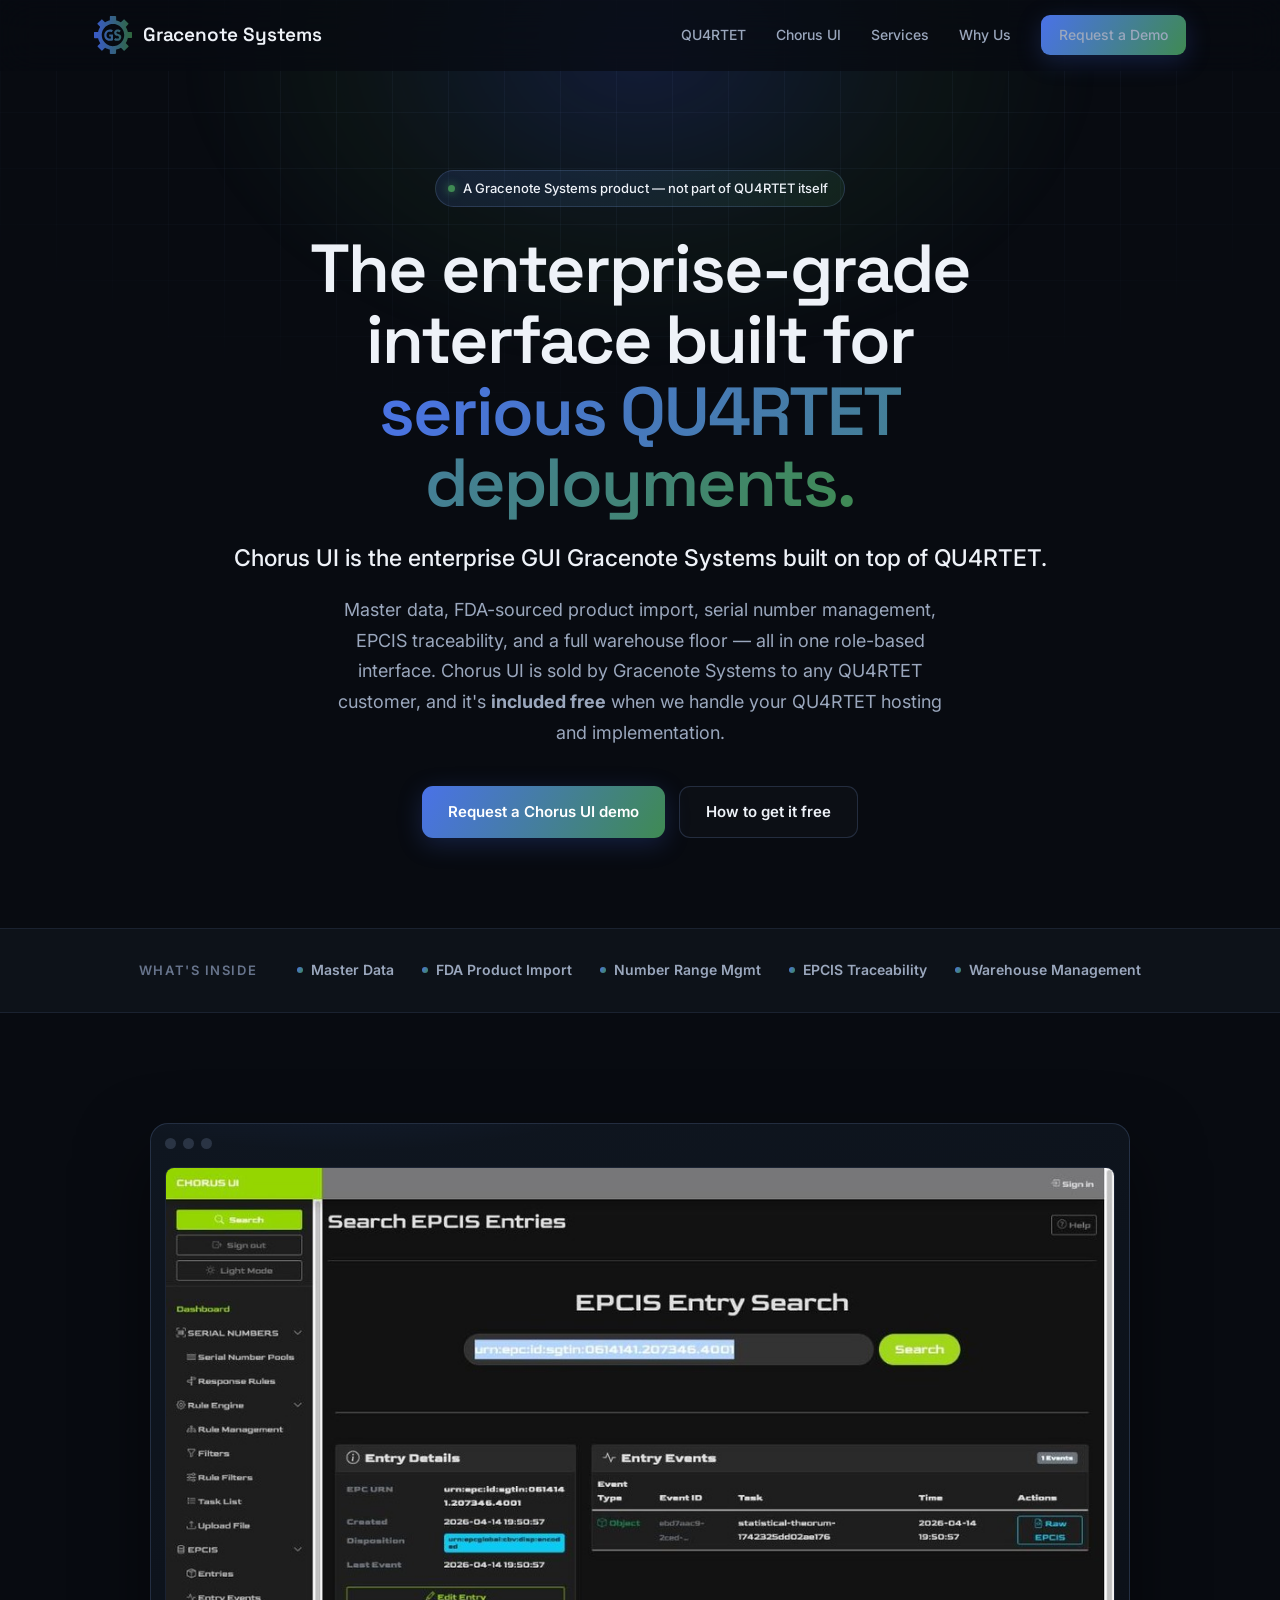
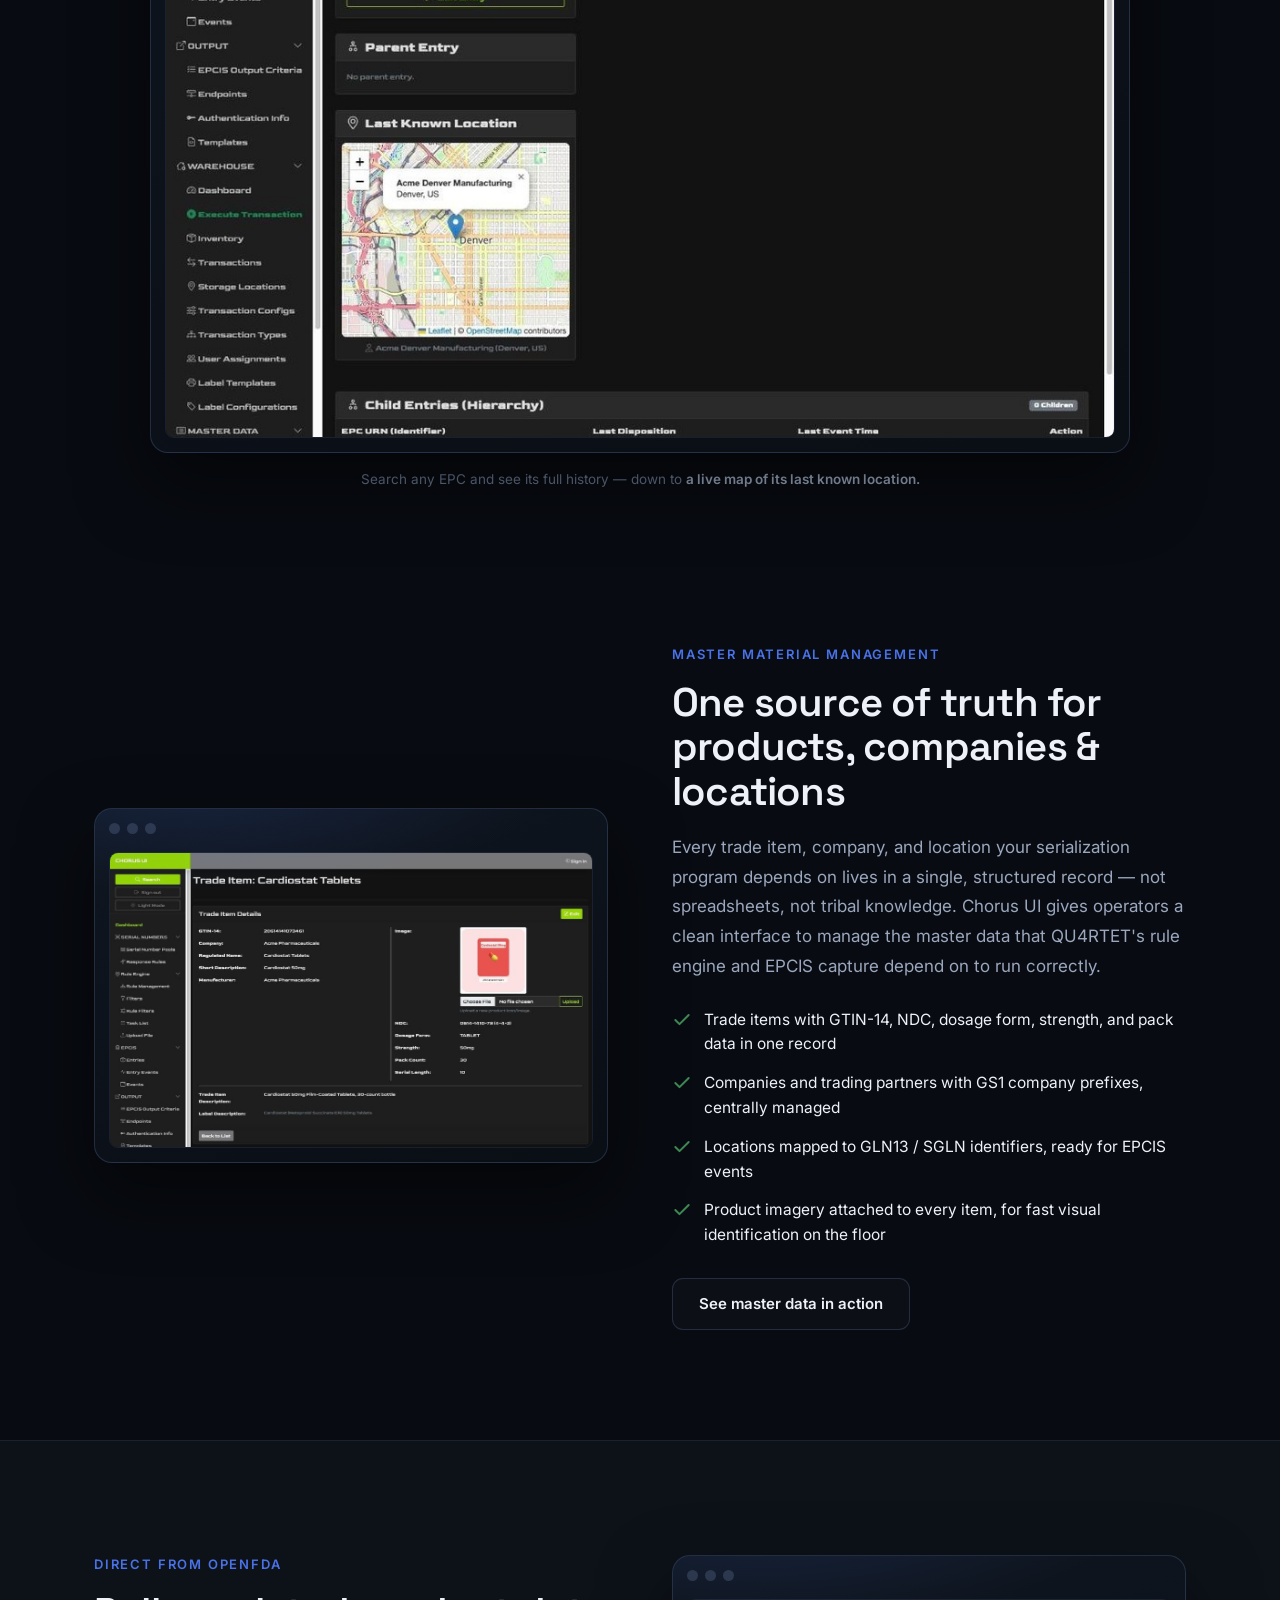
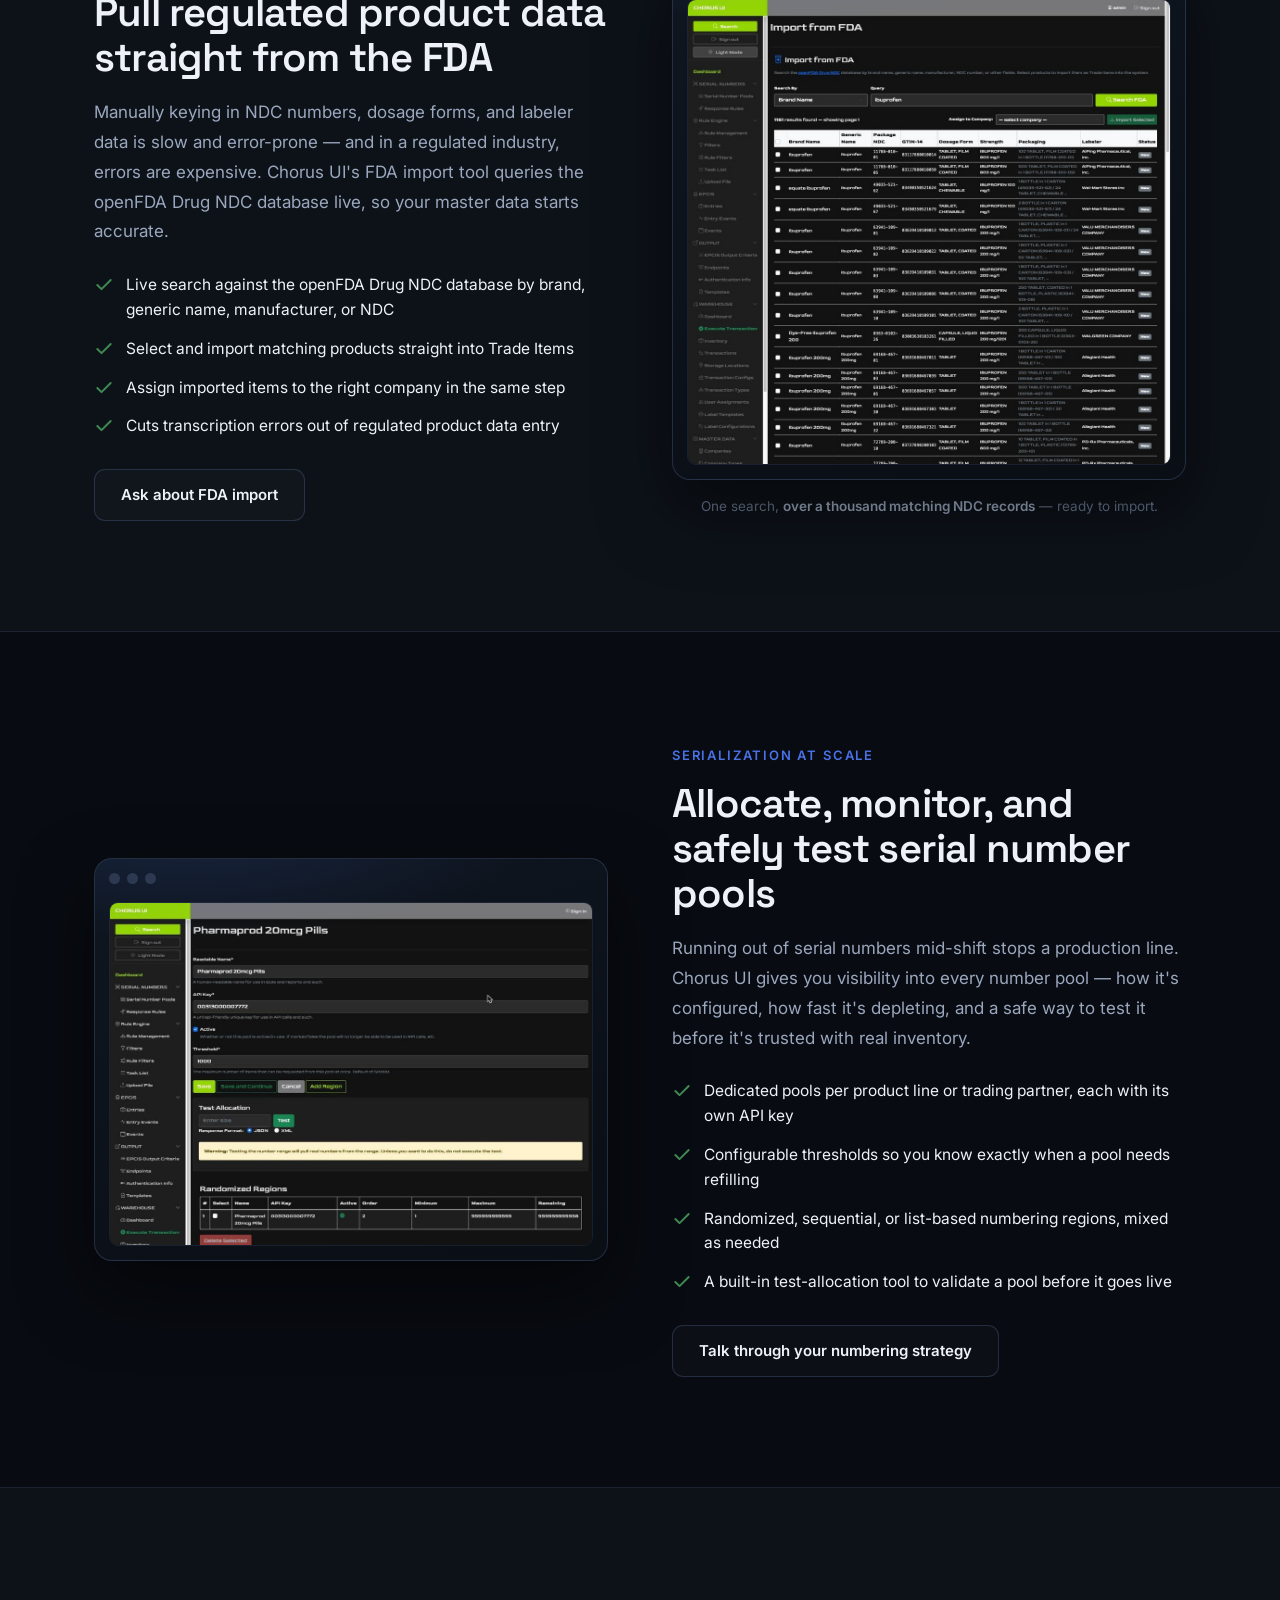
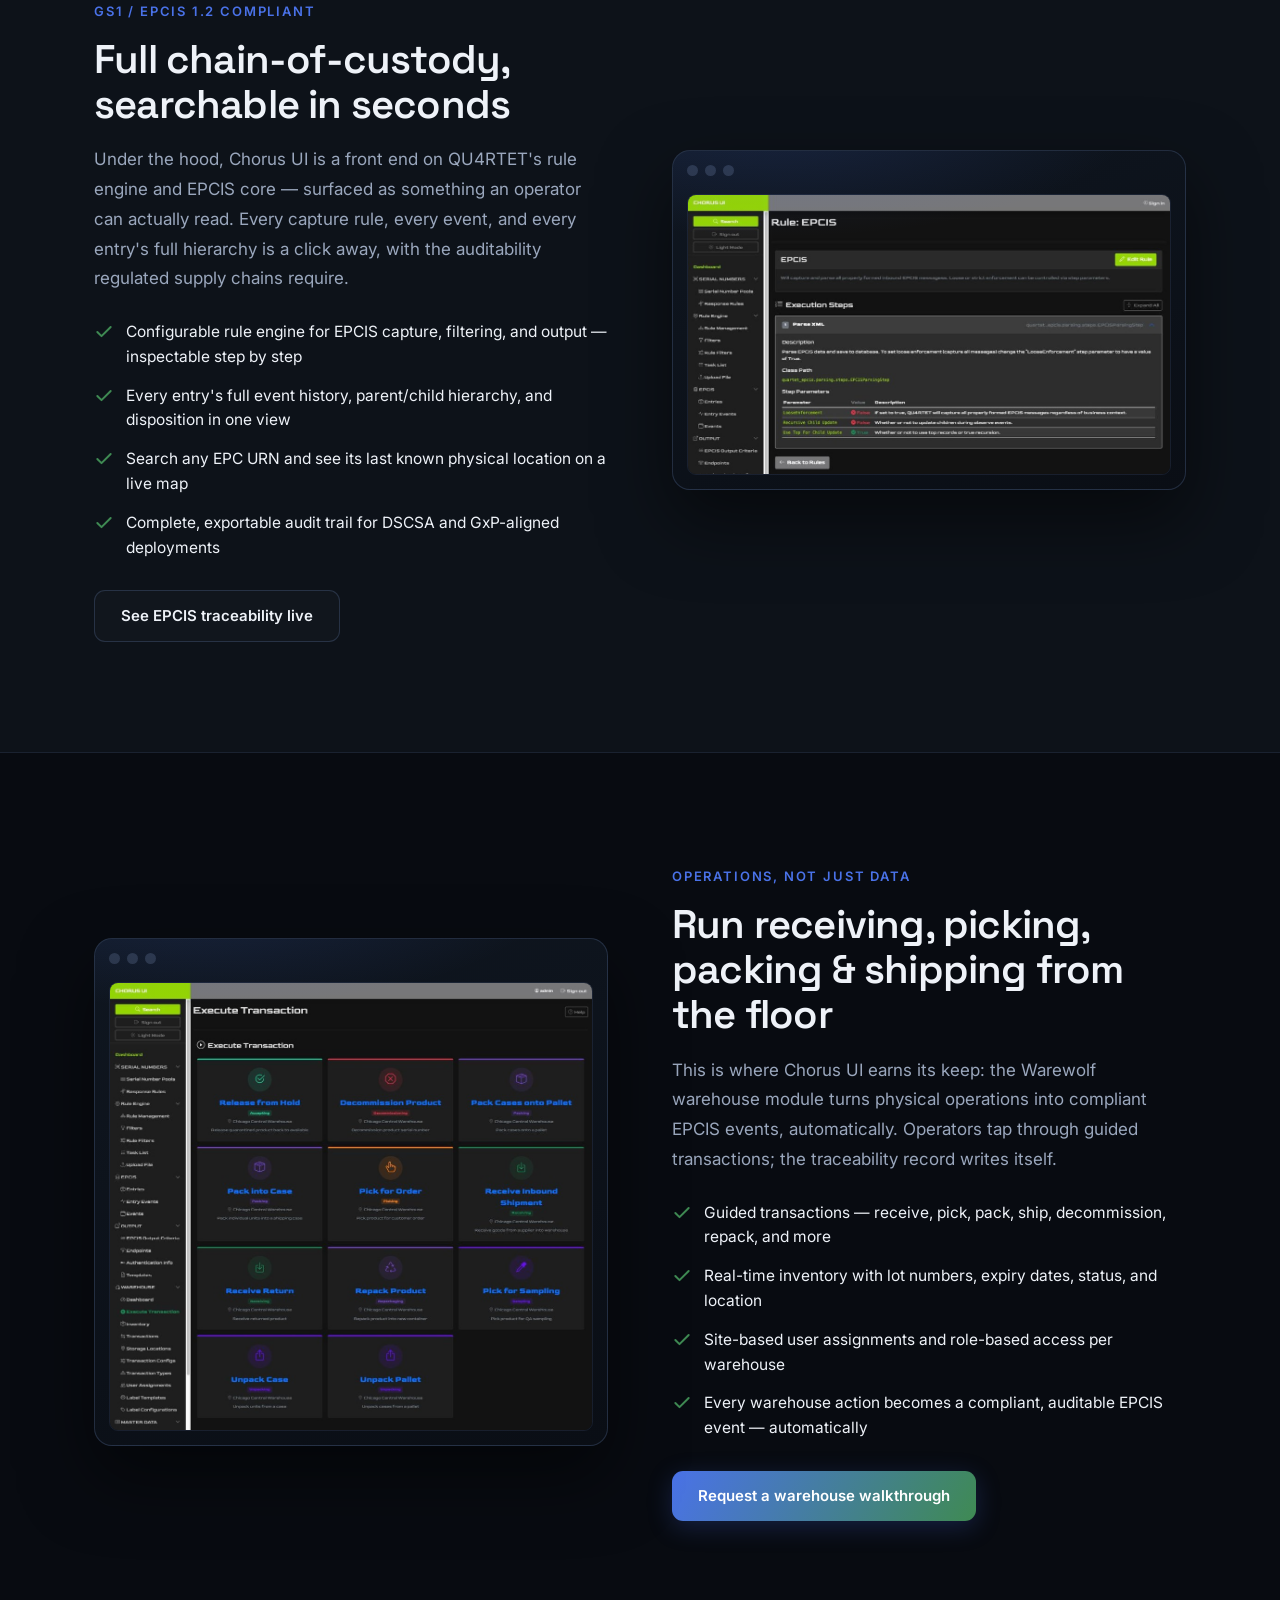
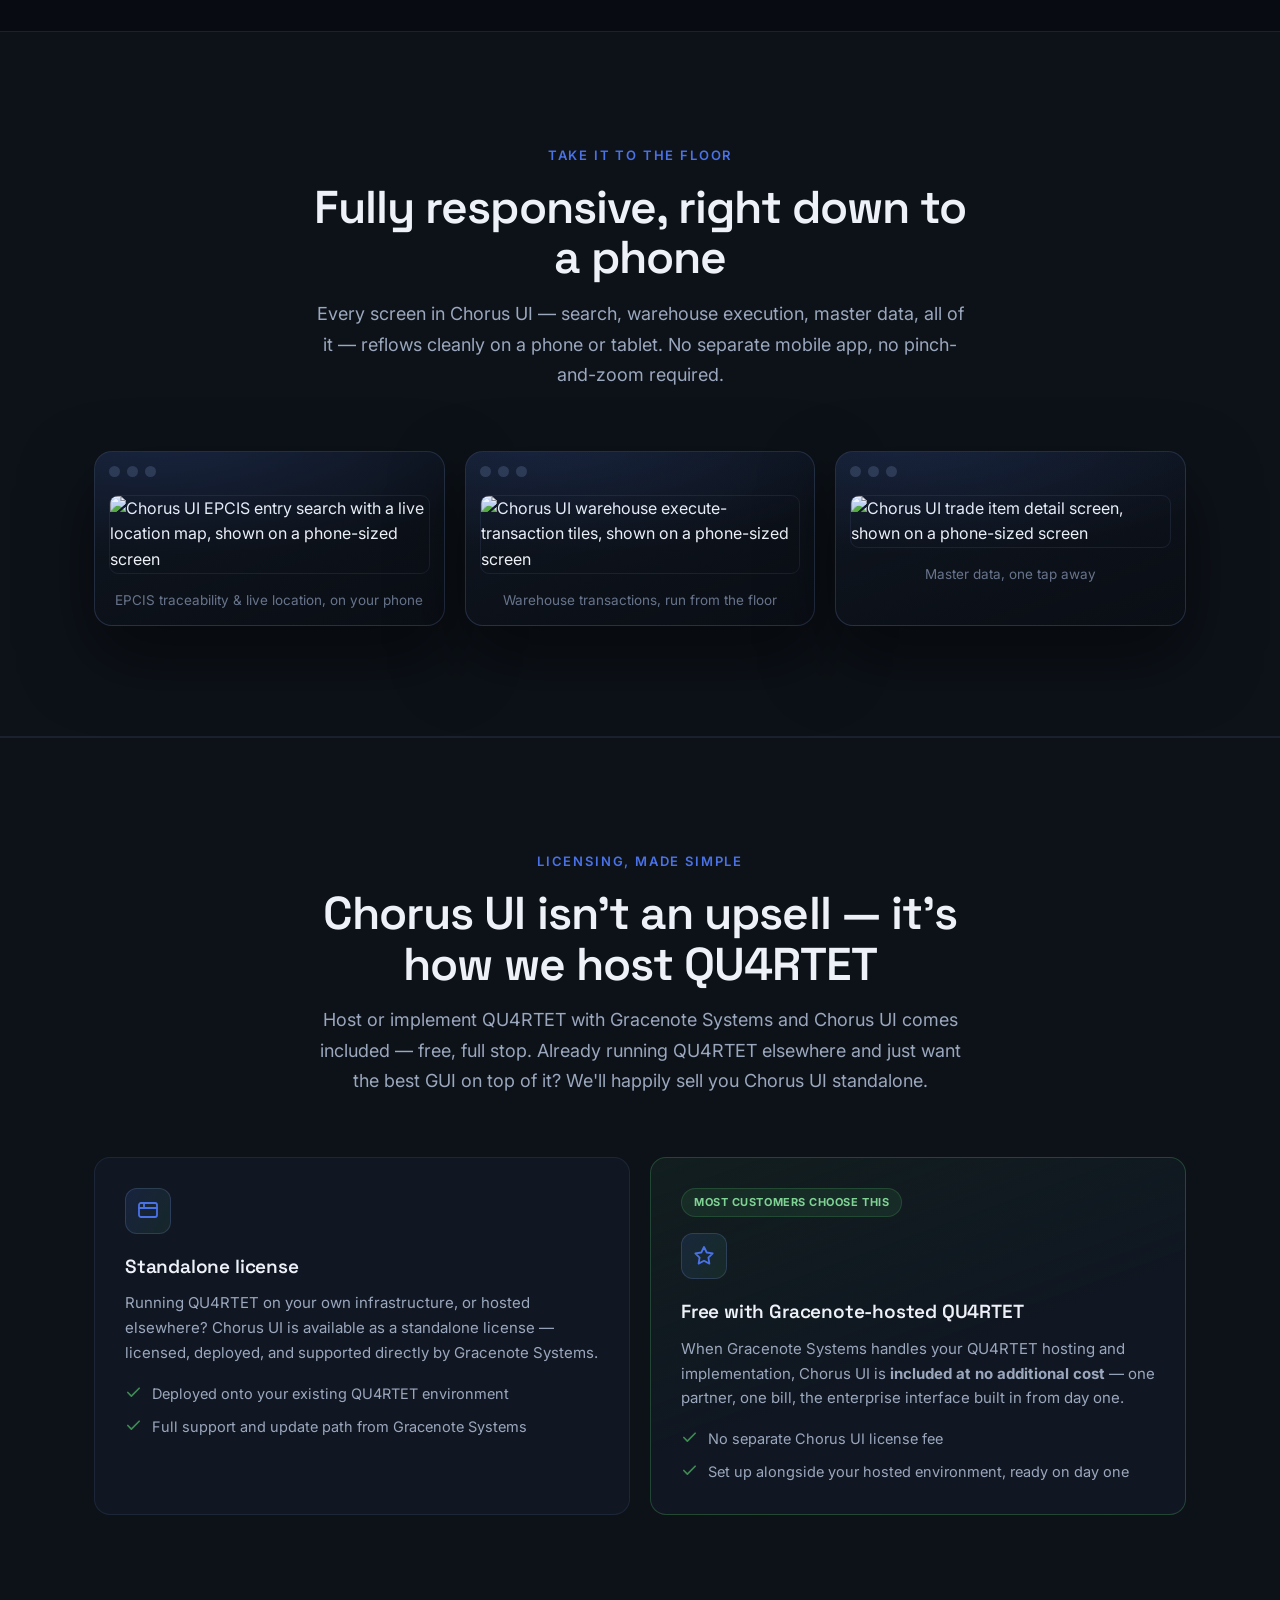
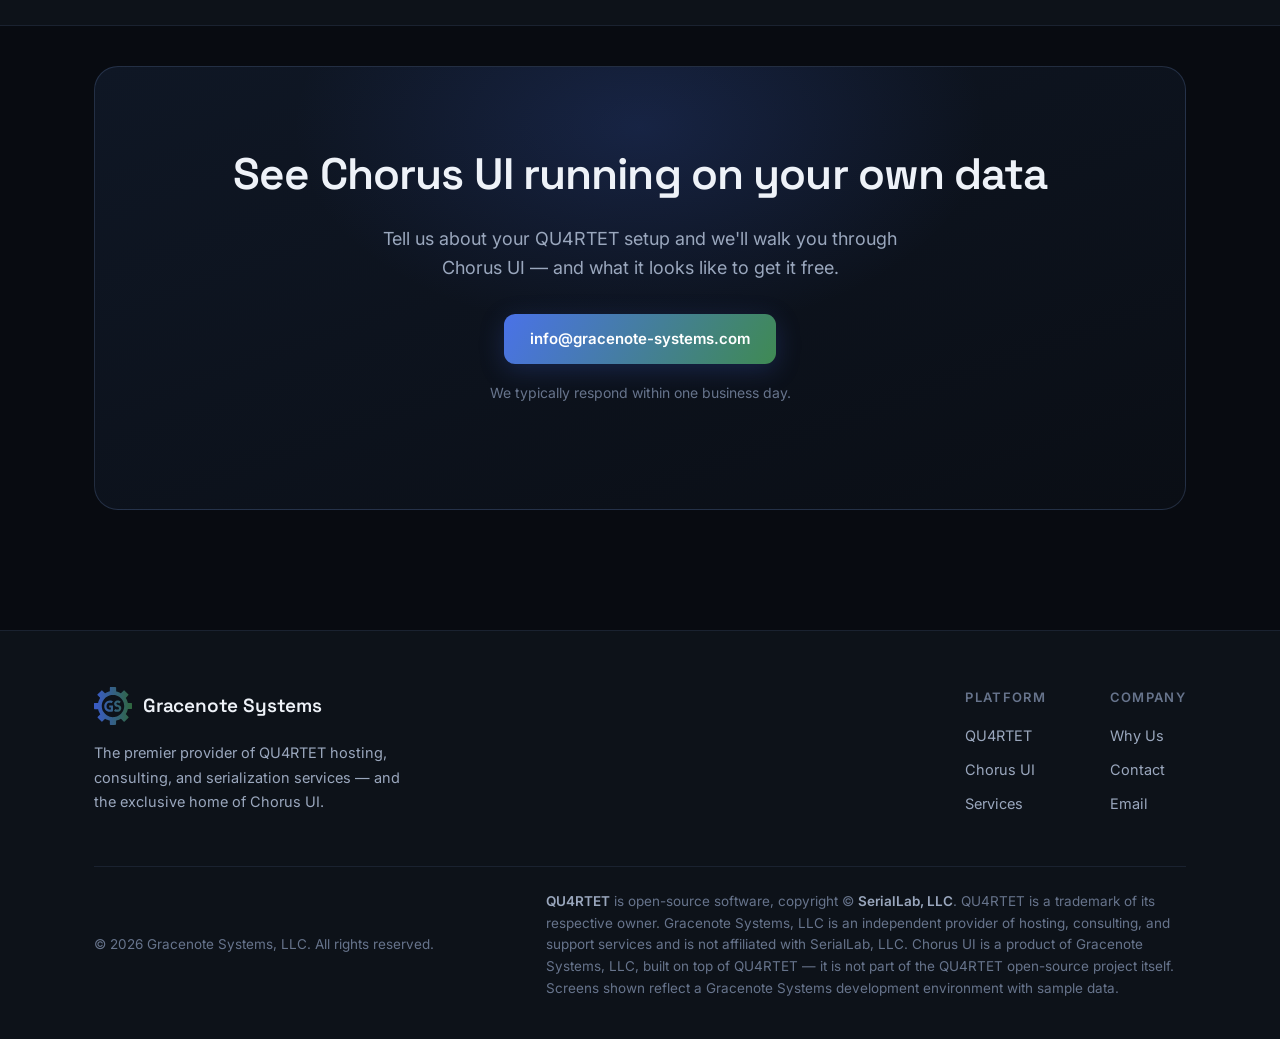
==== commit ab90848b: "new marketing" ====
--- a/chorus-ui.html
+++ b/chorus-ui.html
@@ -49,7 +49,7 @@
         <div class="container">
             <div class="hero-inner">
                 <span class="hero-badge"><span class="dot"></span> A Gracenote Systems product — not part of QU4RTET itself</span>
-                <h1>The interface that makes<br><span class="grad-text">QU4RTET run like a business.</span></h1>
+                <h1>The enterprise-grade interface built for<br><span class="grad-text">serious QU4RTET deployments.</span></h1>
                 <p class="hero-tagline">Chorus&nbsp;UI is the enterprise GUI Gracenote Systems built on top of QU4RTET.</p>
                 <p class="hero-sub">
                     Master data, FDA-sourced product import, serial number management, EPCIS traceability, and a
@@ -245,14 +245,44 @@
         </div>
     </section>
 
+    <!-- ── Mobile Ready ─────────────────────── -->
+    <section class="section-pad services" id="mobile-ready">
+        <div class="container">
+            <div class="section-head reveal">
+                <span class="eyebrow">Take It To The Floor</span>
+                <h2>Fully responsive, right down to a phone</h2>
+                <p>Every screen in Chorus&nbsp;UI &mdash; search, warehouse execution, master data, all of it &mdash;
+                   reflows cleanly on a phone or tablet. No separate mobile app, no pinch-and-zoom required.</p>
+            </div>
+            <div class="grid-3">
+                <div class="media-card has-shot reveal">
+                    <div class="mc-bar"><i></i><i></i><i></i></div>
+                    <img src="images/chorus/mobile-epcis-map.jpg" alt="Chorus UI EPCIS entry search with a live location map, shown on a phone-sized screen" class="shot-img">
+                    <p class="shot-caption">EPCIS traceability &amp; live location, on your phone</p>
+                </div>
+                <div class="media-card has-shot reveal">
+                    <div class="mc-bar"><i></i><i></i><i></i></div>
+                    <img src="images/chorus/mobile-warehouse-execute.jpg" alt="Chorus UI warehouse execute-transaction tiles, shown on a phone-sized screen" class="shot-img">
+                    <p class="shot-caption">Warehouse transactions, run from the floor</p>
+                </div>
+                <div class="media-card has-shot reveal">
+                    <div class="mc-bar"><i></i><i></i><i></i></div>
+                    <img src="images/chorus/mobile-masterdata-tradeitem.jpg" alt="Chorus UI trade item detail screen, shown on a phone-sized screen" class="shot-img">
+                    <p class="shot-caption">Master data, one tap away</p>
+                </div>
+            </div>
+        </div>
+    </section>
+
     <!-- ── Included free ────────────────────── -->
     <section class="section-pad services" id="included">
         <div class="container">
             <div class="section-head reveal">
                 <span class="eyebrow">Licensing, made simple</span>
                 <h2>Chorus UI isn't an upsell — it's how we host QU4RTET</h2>
-                <p>Chorus&nbsp;UI is a Gracenote Systems product, sold separately from QU4RTET itself. But if we're
-                   already running your infrastructure, there's no reason to charge you twice for the interface.</p>
+                <p>Host or implement QU4RTET with Gracenote Systems and Chorus&nbsp;UI comes included &mdash;
+                   free, full stop. Already running QU4RTET elsewhere and just want the best GUI on top of it?
+                   We'll happily sell you Chorus&nbsp;UI standalone.</p>
             </div>
             <div class="grid-2">
                 <div class="card reveal">
